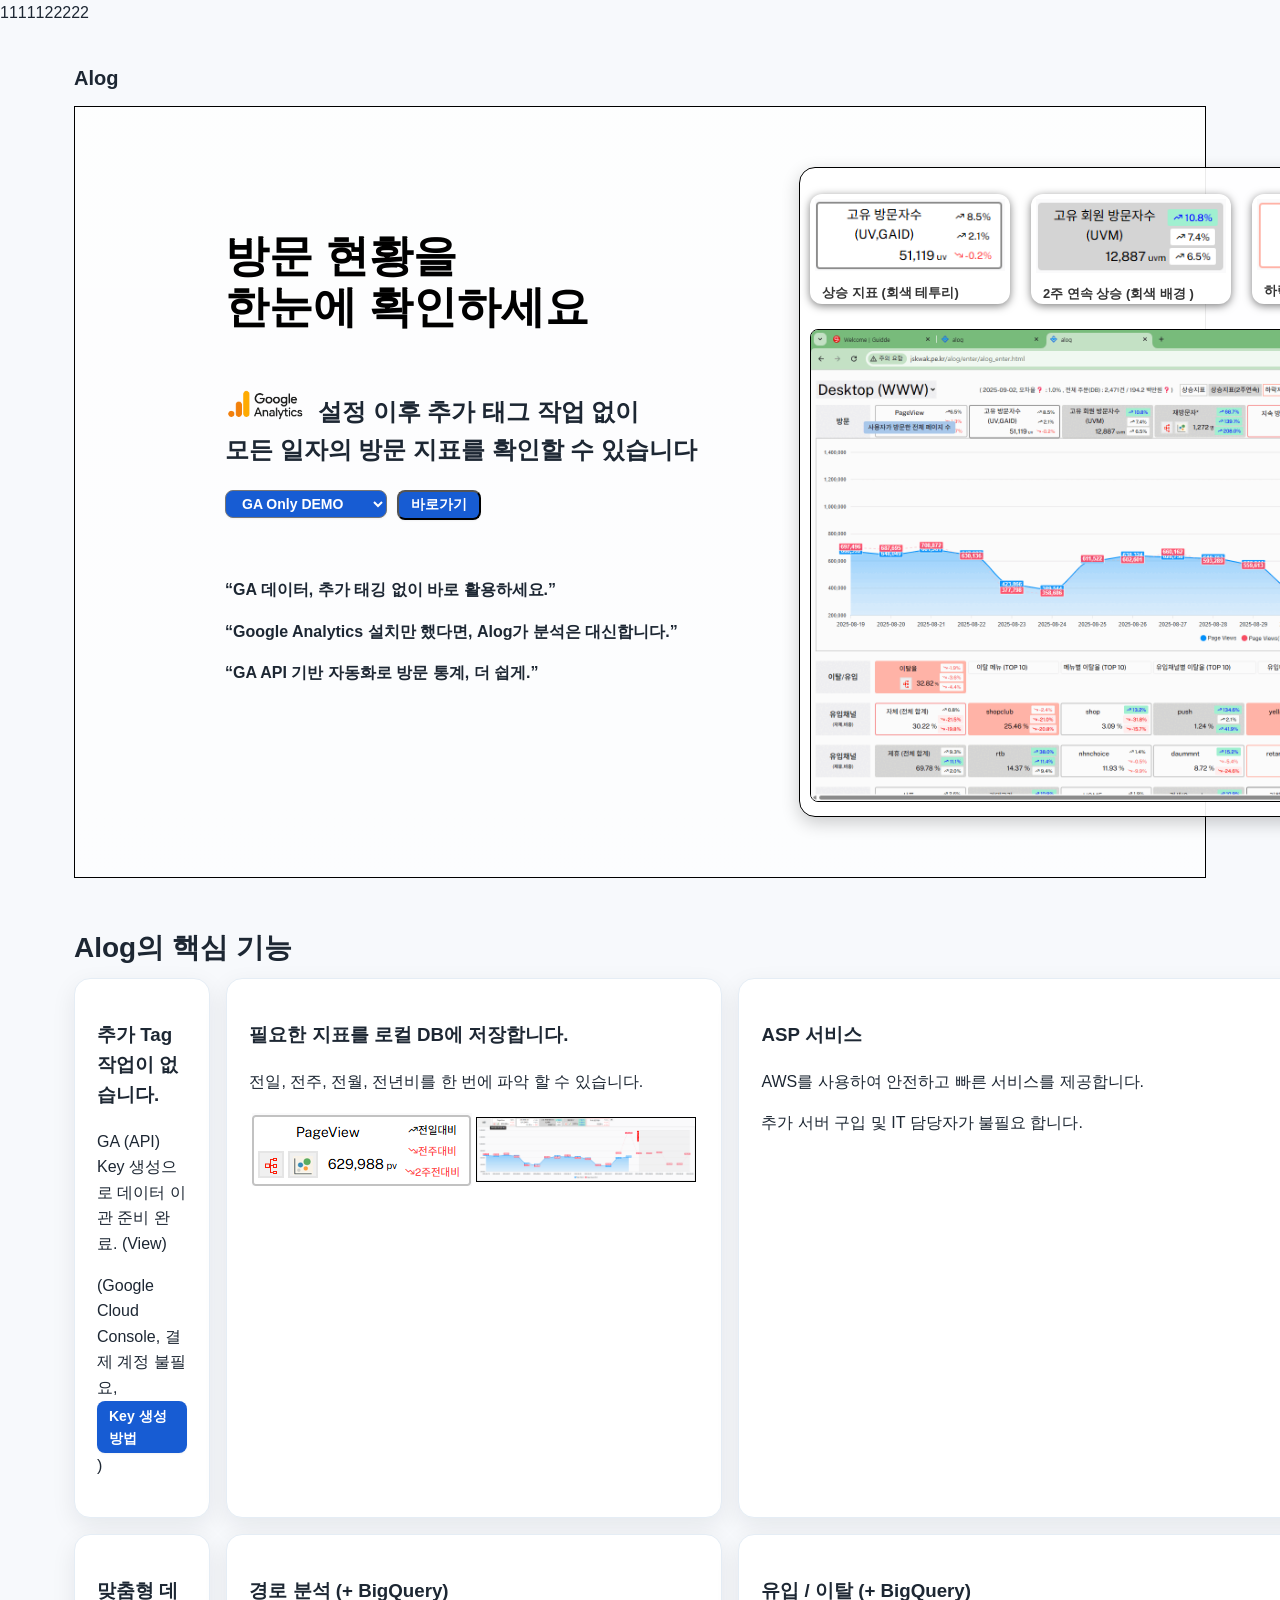
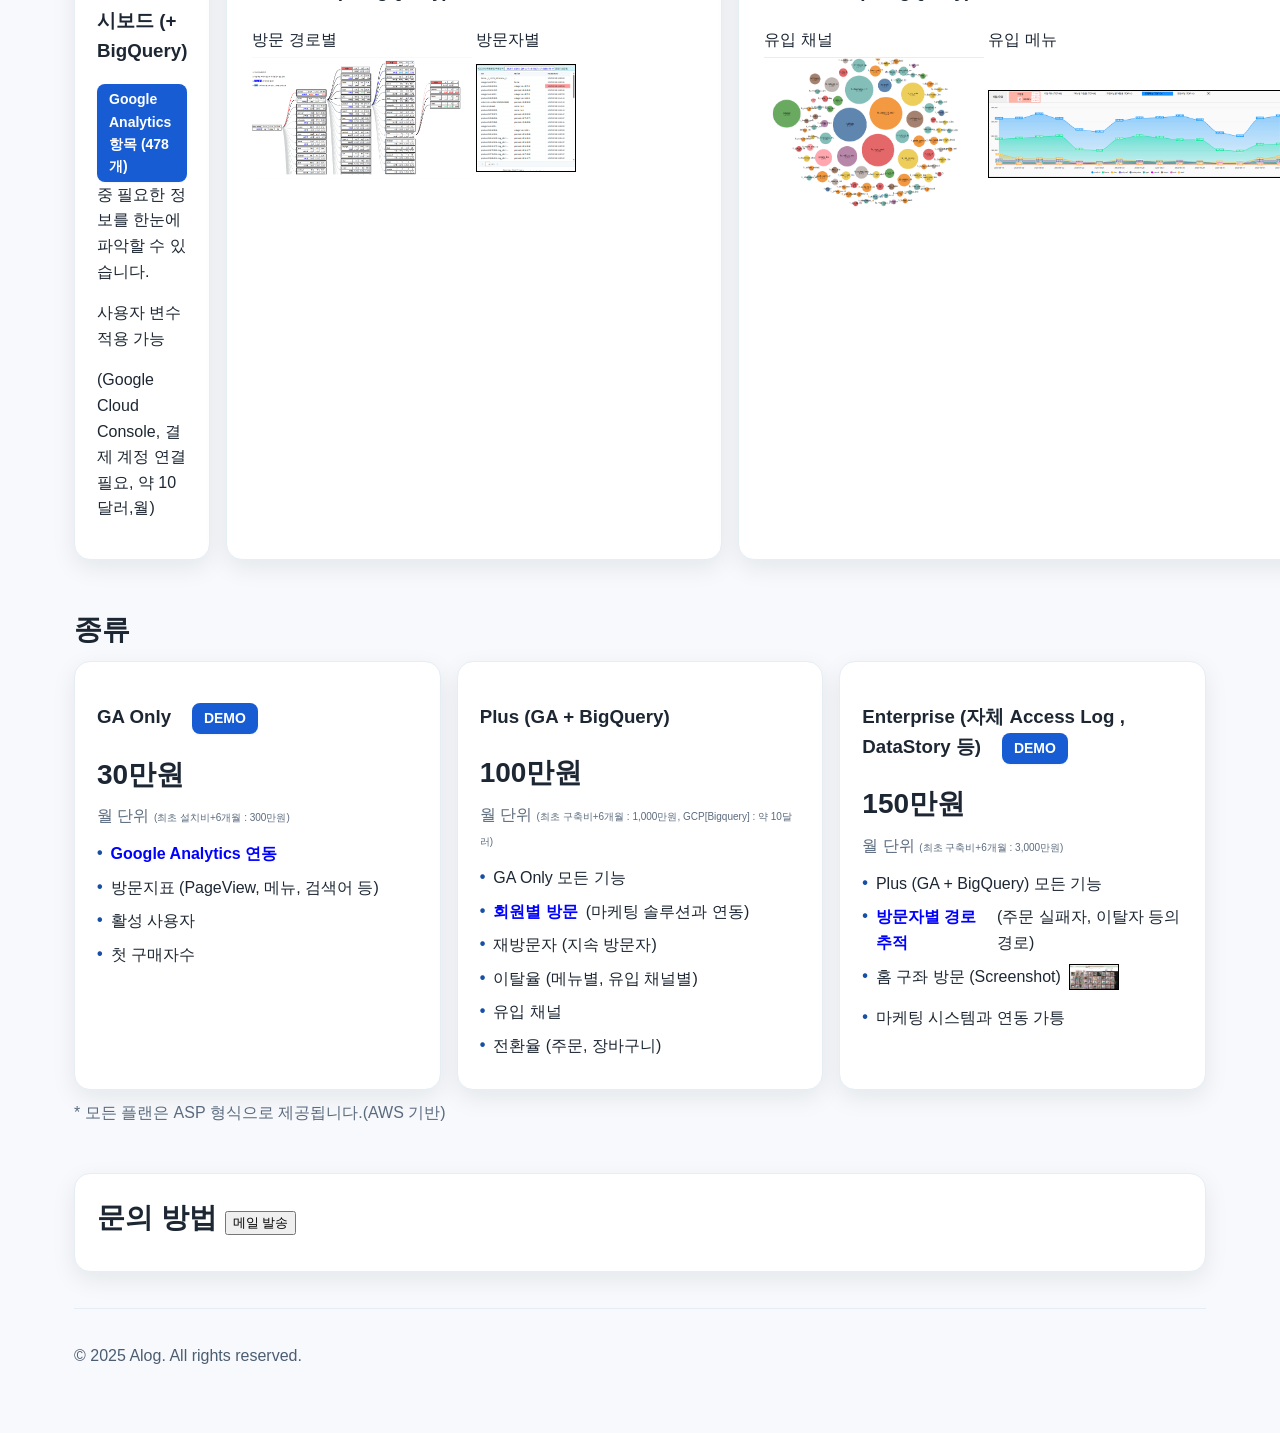
==== index.html @ 6c15dea5 "Update index.html" ====
<!doctype html>
<html lang="ko">
<head>    
1111122222
  <meta charset="utf-8" />
  
  <!-- 기본 SEO -->
  <title>Alog | Google Analytics 방문 데이터  대시보드 솔루션</title>
  <meta name="title" content="Alog - Google Analytics 방문 데이터 자동 수집 & 대시보드">
  <meta name="description" content="Google Analytics 설치만 했다면, 추가 태깅 없이 API를 통해 방문 데이터를 자동 수집하고 다양한 지표를 시각화하는 솔루션. 복잡한 GA 화면 대신 직관적인 대시보드를 제공합니다.">
  <meta name="keywords" content="Google Analytics, GA4, 방문 데이터, 웹사이트 분석, GA API, 데이터 자동화, 방문 통계, 대시보드, 웹 분석 솔루션">
  <meta name="author" content="Alog">
  <meta name="robots" content="index, follow">
  <meta name="naver-site-verification" content="44a11ed40260f9d66a1c00fcde283a6742b77ce1" />

  <!-- Open Graph (SNS 공유용) -->
  <meta property="og:title" content="Alog - GA 데이터를 더 쉽게, 추가 태깅 없이 활용">
  <meta property="og:description" content="GA API 기반 자동화로 방문 통계와 지표를 한눈에 확인하세요.">
  <meta property="og:type" content="website">
  <meta property="og:url" content="https://www.jskwak.pe.kr">
  <meta property="og:image" content="https://www.jskwak.pe.kr/alog/image/favicon.png">

  <!-- Twitter Card -->
  <meta name="twitter:card" content="summary_large_image">
  <meta name="twitter:title" content="Alog - GA 방문 데이터 자동화">
  <meta name="twitter:description" content="Google Analytics API 기반 방문 데이터 자동 수집 & 대시보드 제공.">
  <meta name="twitter:image" content="image/favicon.png">

  <link rel="icon" type="image/x-icon" href="alog/image/favicon.png">
  <style>
    :root{
      --bg:#f7f9fc;
      --card:#ffffff;
      --muted:#5b6b7e;
      --text:#1d2733;
      --accent:#175cd3;
      --accent-2:#079455;
      --danger:#d92d20;
      --border:#e5edf5;
      --shadow: 0 8px 24px rgba(16,24,40,.08);
      --radius: 16px;
    }
    *{box-sizing:border-box}
    html,body{margin:0;padding:0;background:var(--bg);color:var(--text);font-family:-apple-system,BlinkMacSystemFont,'Segoe UI',Roboto,Apple SD Gothic Neo,Pretendard,Helvetica,Arial,'Noto Sans KR','Malgun Gothic',sans-serif;line-height:1.6}
    a{color:var(--accent);text-decoration:none}
    .container{margin:0 50px 0 50px;padding:24px}
    header{display:flex;align-items:center;justify-content:space-between;gap:16px;padding:12px 0}
    .brand{display:flex;align-items:center;gap:10px;font-weight:800;font-size:20px}
    nav a{margin-left:16px;font-weight:600;color:var(--muted)}
    nav a:hover{color:var(--text)}
    .btn{display:inline-block;padding:12px 18px;border-radius:999px;font-weight:700;}
    .btn-primary{background:var(--accent);color:#fff;box-shadow:0 1px 2px rgba(0,0,0,.05)}
    .btn-primarymin{background:var(--accent);color:#fff;box-shadow:0 1px 2px rgba(0,0,0,.05); padding: 4px 12px;
      font-size: 14px;
      border-radius: 8px;}
    .btn-ghost{border:1px solid var(--border);color:var(--text);background:#fff}
    .btn-outline{border:1px solid var(--border);color:var(--text);background:#fff}


    .hero{background:linear-gradient(rgba(0,0,0,0.45), rgba(0,0,0,0.45));padding:32px 0 8px;display:grid;grid-template-columns:1.1fr .9fr;gap:24px;align-items:center}
    .hero h1{font-size:44px;line-height:1.15;margin:0 0 12px}
    .sub{color:var(--muted)}
    .card{background:var(--card);border-radius:var(--radius);padding:22px;box-shadow:var(--shadow);border:1px solid var(--border)}
    .img-placeholder{height:320px;border-radius:12px;background:linear-gradient(180deg,#f3f7fc,#e9f0f8);display:flex;align-items:center;justify-content:center;border:1px dashed #c7d5e7;color:#5a6f86;font-weight:700}
    .kpis{display:grid;grid-template-columns:repeat(4,1fr);gap:16px;margin-top:16px}
    .kpi{background:#f8fbff;border:1px solid var(--border);border-radius:12px;padding:14px}
    .kpi .value{font-size:28px;font-weight:800}
    .kpi .delta{font-weight:700}
    .delta.up{color:var(--accent-2)}
    .delta.down{color:var(--danger)}
    .section{margin:48px 0 12px}
    .section h2{margin:0 0 8px;font-size:28px}
    .muted{color:var(--muted)}
    .grid-3{display:grid;grid-template-columns:repeat(3,1fr);gap:16px}
    .pricing{display:grid;grid-template-columns:repeat(3,1fr);gap:16px}
    .price{font-size:28px;font-weight:900;margin:6px 0}
    .badge{display:inline-block;padding:6px 10px;border-radius:999px;background:#e9f2ff;color:#174ea6;font-weight:700;font-size:12px;border:1px solid #c9dbff}
    .list{margin:12px 0 0;padding:0;list-style:none}
    .list li{margin:8px 0;display:flex;gap:8px;align-items:flex-start}
    .list li:before{content:"•";color:#174ea6;font-weight:900;display:inline-block;line-height:1.2;margin-top:2px}
    .cta{display:flex;gap:12px;flex-wrap:wrap;margin-top:12px}
    .contact{display:grid;grid-template-columns:1fr 1fr;gap:16px}
    .field{display:flex;flex-direction:column;gap:6px}
    input,textarea{background:#fff;border:1px solid var(--border);border-radius:10px;color:var(--text);padding:12px;font-size:15px;box-shadow:0 1px 0 rgba(16,24,40,.02)}
    textarea{min-height:120px;resize:vertical}
    footer{margin-top:36px;border-top:1px solid var(--border);padding:24px 0;color:#4c5d72}
    .footgrid{display:grid;grid-template-columns:repeat(3,1fr);gap:16px}
    .footgrid h4{margin:0 0 8px}
    .chips{display:flex;gap:8px;flex-wrap:wrap;margin:8px 0}
    .chip{border:1px solid var(--border);padding:8px 12px;border-radius:999px;color:#4a5e75;background:#fff}
    
    

    @media(max-width:960px){.hero{grid-template-columns:1fr}.kpis{grid-template-columns:repeat(2,1fr)}.pricing{grid-template-columns:1fr}.contact{grid-template-columns:1fr}.footgrid{grid-template-columns:1fr 1fr}}
    @media(max-width:560px){.kpis{grid-template-columns:1fr}.grid-3{grid-template-columns:1fr}.footgrid{grid-template-columns:1fr}
	}


  </style>
  <style>    
     .select-reset {border: none; outline: none;background: #f0f0f0 no-repeat right center;}
 .parent {font-size: 14px; position: relative; display: inline-block; cursor: pointer; color: black;}
 .parent:hover .tooltip {display: block;opacity: 1;}
 .parent:hover .parent-title {display: block;opacity: 1;}
 .parent:hover .parent-left {display: block;opacity: 1;} 
 .parent:hover .parent-right {display: block;opacity: 1;}  
 .parent:hover .parent-read {display: block;opacity: 1;}
 .parent:hover .parent-black {display: block;opacity: 1;}
 .tooltip {display: none;position: absolute;top: 100%; left: 50%;transform: translateX(-50%);margin-top: 8px;background: #333;color: #fff;padding: 6px 10px;border-radius: 4px;white-space: nowrap;z-index: 10;opacity: 0;transition: opacity 0.3s;}
 .parent-title {display: none;position: absolute;top: 100%; left: -100%;transform: translateX(-50%);margin-top: 8px;background: #a8c7ea;color: #000000;padding: 3px 10px;border-radius: 4px;white-space: nowrap;z-index: 10;opacity: 0;transition: opacity 0.3s;}
 .parent-left {display: none;position: absolute;top: 100%; left: -100%;transform: translateX(-50%);margin-top: 8px;background: #a8c7ea;color: #000000;padding: 3px 10px;border-radius: 4px;white-space: nowrap;z-index: 10;opacity: 0;transition: opacity 0.3s;} 
 .parent-right {display: none;position: absolute;top: 100%; left: 300%;transform: translateX(-50%);margin-top: 8px;background: #a8c7ea;color: #000000;padding: 3px 10px;border-radius: 4px;white-space: nowrap;z-index: 10;opacity: 0;transition: opacity 0.3s;}  
 .parent-read  {display: none;position: absolute;top: 100%; left: 50%;transform: translateX(-50%);margin-top: 8px;background: #f79494;color: #000000;padding: 3px 10px;border-radius: 4px;white-space: nowrap;z-index: 10;opacity: 0;transition: opacity 0.3s;}
 .parent-black {display: none;position: absolute;top: 100%; left: 50%;transform: translateX(-50%);margin-top: 8px;background: #c2c2c2;color: #000000;padding: 3px 10px;border-radius: 4px;white-space: nowrap;z-index: 10;opacity: 0;transition: opacity 0.3s;}

  </style>
</head>
<body>  
  <div class="container">
    <header>
      <div class="brand">Alog</div>      
    </header>
    <section class="hero"
      style=" border:1px solid #000;background:
              linear-gradient(rgba(255,255,255,0.78), rgba(255,255,255,0.65)),
              url('https://readdy.ai/api/search-image?query=modern%20analytics%20dashboard%20with%20colorful%20charts%20and%20graphs%20on%20computer%20screens%20in%20a%20bright%20office%20environment%2C%20clean%20minimalist%20design%2C%20soft%20blue%20and%20white%20color%20scheme%2C%20professional%20tech%20workspace%2C%20multiple%20monitors%20showing%20data%20visualization%2C%20natural%20lighting%2C%20contemporary%20business%20setting&width=1920&height=1080&seq=hero-bg&orientation=landscape')
              no-repeat center / cover;
            padding: 10px 0; color: #1d2733;">
      <div style="margin:0px 0px 50px 150px; width:500px; ">
        <h1 style="color:black;">방문 현황을<br>한눈에 확인하세요</h1>
        <br>
        <h2><img src='alog/image/Google_Analytics7.png' style="height:30px;  border-radius: 8px;" >&nbsp;&nbsp;설정 이후 추가 태그 작업 없이<br> 모든 일자의 방문 지표를 확인할 수 있습니다 </h2>
        
        <select id="demoSelect" class="btn btn-primarymin" style="margin:0px 0;display:inline-block;min-width:90px;height:28px;font-size:14px;border-radius:8px;">
          <option value="alog/ga/alog_ga.html">GA Only DEMO</option>
          <option value="alog/enter/alog_enter.html">Enterprise DEMO</option>
        </select>
        <button onclick="
          var url = document.getElementById('demoSelect').value;
          window.open(url, '_blank');
        " class="btn btn-primarymin" style="margin-left:6px;">바로가기</button>
        <p>&nbsp;</p>

        <b
          <p>“GA 데이터, 추가 태깅 없이 바로 활용하세요.”</p>
          <p>“Google Analytics 설치만 했다면, Alog가 분석은 대신합니다.”</p>
          <p>“GA API 기반 자동화로 방문 통계, 더 쉽게.”</p>
        </b>        
      </div>
      
      <div class="card" style="border:1px solid #000;width:900px;height:650px;
          margin:50px; background: rgba(255,255,255,0.92); color:#333;
          border-radius:16px; padding:10px;  box-shadow:0 6px 18px rgba(0,0,0,0.2);">
        
         <div class="kpis" style="border:0px solid #000;border-radius: 8px;display:grid; grid-template-columns:repeat(4,minmax(0,1fr)); gap:5px;">
          <div style="width: 200px;height: 110px; border:0px solid #000;background:#fff; border-radius:12px; padding:5px 5px 0px 5px; box-shadow:0 2px 8px rgba(0,0,0,0.50);">
            
            <img src='alog/image/prc_up.png' style="width: 100%; height: auto; " >
            <font size=2>&nbsp;&nbsp;<b>상승 지표 (회색 테투리)</b></font>
          </div>          
          <div style="width: 200px;height: 110px; border:0px solid #000;background:#fff; border-radius:12px; padding:5px 5px 0px 5px; box-shadow:0 2px 8px rgba(0,0,0,0.5);">
            
            <img src='alog/image/prc_2up.png' style="width: 100%; height: auto; " >
            <font size=2>&nbsp;&nbsp;<b>2주 연속 상승  (회색 배경 )</b></font>
          </div>
          <div style="width: 200px;height: 110px; border:0px solid #000;background:#fff; border-radius:12px; padding:5px 5px 0px 5px; box-shadow:0 2px 8px rgba(0,0,0,0.5);">
            
            <img src='alog/image/prc_down.png' style="width: 100%; height: auto; " >
            <font size=2>&nbsp;&nbsp;<b>하락 지표 (빨간색 테투리)</b></font>
          </div>
          <div style="width: 200px;height: 110px; border:0px solid #000;background:#fff; border-radius:12px; padding:5px 5px 5px 5px; box-shadow:0 2px 8px rgba(0,0,0,0.5);">            
            <img src='alog/image/prc_2down.png' style="width: 100%; height: auto; " >
            <font size=2>&nbsp;&nbsp;<b>2주 연속 하락 (빨간색 배경)</b></font>
          </div>
        </div>   
        <br>
          <img src='alog/image/alog_main.gif' style="border:1px solid #000;max-width: 100%; height:auto; border-radius: 8px;" >           
      </div>      
    </section>

    <section class="section" id="features">
      <h2>Alog의 핵심 기능</h2>      
      <div class="grid-3">

        <div class="card">
          <h3>추가 Tag 작업이 없습니다.</h3>
          <P>GA (API) Key 생성으로 데이터 이관 준비 완료. (View)</P>
          <P>(Google Cloud Console, 결제 계정 불필요, <a href="https://youtu.be/8MYzuG7JzLs?si=LqU9HBwtBQdV5kle" class="btn btn-primarymin" target="_blank">Key 생성방법</a> )</P>
          <!--
          <p><a href="https://console.cloud.google.com/" class="btn btn-primarymin" target="_blank">Google Cloud Console</a> Key 생성 (결제 계정 불필요)</p>
          <p>Google Analytics >  관리 > 속성 > 속성 액세스 관리 에서 Viewer 권한 추가</p>
          <p></p>             
        -->
        </div>        

        <div class="card">
          <h3>필요한 지표를 로컬 DB에 저장합니다. </h3>
          <p>전일, 전주, 전월, 전년비를 한 번에 파악 할 수 있습니다. </p>
          <p><table><tr><td><img src='alog/image/screen_02.png'></td><td><div class='parent'><img src='alog/image/screen_01.png' style='border:1px solid #000;' width="220px"><div class='parent-left'><img src='alog/image/screen_01.png' width="1200px"></div></div></td></tr></table></p> 
        </div>

        <div class="card">
          <h3>ASP 서비스 </h3>
          <p>AWS를 사용하여 안전하고 빠른 서비스를 제공합니다.</p>
          <p>추가 서버 구입 및 IT 담당자가 불필요 합니다. </p>
        </div>

        <div class="card">
          <h3>맞춤형 데시보드 (+ BigQuery)</h3>
          <p><a href="https://developers.google.com/analytics/devguides/reporting/data/v1/api-schema?hl=ko" class="btn btn-primarymin"  target="_blank">Google Analytics 항목 (478개)</a> 중 필요한 정보를 한눈에 파악할 수 있습니다.</p>
          <P>사용자 변수 적용 가능</P>
          <P>(Google Cloud Console, 결제 계정 연결 필요, 약 10달러,월)</P>
        </div>

         <div class="card">
          <h3>경로 분석 (+ BigQuery)</h3>          
          <p><table><tr><Td>방문 경로별</Td><Td>방문자별 </Td></tr><tr><td><div class='parent'><img src='alog/image/tree_01.png' width="220px"><div class='parent-right'><img src='alog/image/tree_01.png' width="1200px"></div></div></td>
             <td><div class='parent'><img src='alog/image/path_01.png' style='border:1px solid #000;' width="100px"><div class='parent-right'><img src='alog/image/path_01.png'></div></div></td></tr></table>
          </p>           
        </div>

        <div class="card">
          <h3>유입 / 이탈 (+ BigQuery)</h3>                    
          <p><table><tr><Td>유입 채널</Td><Td>유입 메뉴 </Td></tr><tr><td><div class='parent'><img src='alog/image/bubble_01.png' width="220px"><div class='parent-left'><img src='alog/image/bubble_01.png'  width="900px"></div></div></td>
             <td><div class='parent'><img src='alog/image/bubble_02.png' style='border:1px solid #000;' width="300px"><div class='parent-left'><img src='alog/image/bubble_02.png' ></div></div></td></tr></table>
          </p>           
        </div>

       

      </div>
    </section>

    <section class="section" id="pricing">
      <h2>종류</h2>      
      <div class="pricing">
        <div class="card">
          <h3>GA Only&nbsp;&nbsp;&nbsp; <a href='alog/ga/alog_ga.html'  class="btn btn-primarymin"   target="_new03ga">DEMO</a></h3>
          <div class="price">30만원 </div>
          <div class="muted">월 단위 <font size=1>(최초 설치비+6개월 : 300만원)</font></div>
          <ul class="list">
            <li> <B><font color=blue>Google Analytics 연동</font></B></li>
            <li>방문지표 (PageView, 메뉴, 검색어 등)</li>
            <li>활성 사용자</li>
            <li>첫 구매자수</li>
          </ul>          
        </div>
        <div class="card">          
          <h3>Plus (GA + BigQuery)</h3>
          <div class="price">100만원</div>
          <div class="muted">월 단위 <font size=1>(최초 구축비+6개월 : 1,000만원, GCP[Bigquery] : 약 10달러)</font></div>
          <ul class="list">
            <li>GA Only 모든 기능</li>
            <li><B><font color=blue>회원별 방문</font></B> (마케팅 솔루션과 연동)</li>
            <li>재방문자 (지속 방문자)</li>
            <li>이탈율 (메뉴별, 유입 채널별)</li>
            <li>유입 채널</li>
            <li>전환율 (주문, 장바구니)</li>            
          </ul>          
        </div>
        <div class="card">
          <h3>Enterprise (자체 Access Log , DataStory 등) &nbsp;&nbsp;&nbsp;<A href='alog/enter/alog_enter.html' class="btn btn-primarymin"  target="_new03ent">DEMO</A></h3>
          <div class="price">150만원 </div>
          <div class="muted">월 단위 <font size=1>(최초 구축비+6개월 : 3,000만원)</font></div>
          <ul class="list">
            <li> Plus (GA + BigQuery) 모든 기능</li>
            <li><B><font color=blue>방문자별 경로 추적</font></B> (주문 실패자, 이탈자 등의 경로)</li>
            <li>홈 구좌 방문 (Screenshot)<div class='parent'><img src='alog/image/account_screen_01.png' style='border:1px solid #000;' width="50px"><div class='parent-left'><img src='alog/image/account_screen_01.png' ></div></div></li>
            <li>마케팅 시스템과 연동 가틍</li>
          </ul>          
        </div>
      </div>
      <p class="muted" style="margin-top:10px">* 모든 플랜은 ASP 형식으로 제공됩니다.(AWS 기반)</p>
    </section>


    <section class="section card" id="contact">
      <h2>문의 방법  <button onclick="
  location.href =
    'mailto:alog@jskwak.pe.kr?subject=' + encodeURIComponent('Alog 솔루션 문의') +
    '&body=' + encodeURIComponent(`--------------------------------------------------
필요한 내용입니다. 수정 해주세요.
 ● GA4 설정 시작월 : 2024년 3월 
 ● 사용 중인 GA 유형 : 표준(무료) / 360 (유료)
 ● GCP 결제 계정 설정 여부 : 유 / 무 / 확인 불가
 ● 담당자 성함 및 연락처 : 홍길동 02-1234-1234
--------------------------------------------------
기타 사항은 추가 해 주시면 됩니다. 


`);
"> 메일 발송 </button></h2>
      

    </section>

    <footer>      
      <p style="margin-top:10px">© 2025 Alog. All rights reserved.</p>
    </footer>
  </div>


<!-- Google tag (gtag.js) -->
<script async src="https://www.googletagmanager.com/gtag/js?id=G-5T63FVCRF2"></script>
<script>
  window.dataLayer = window.dataLayer || [];
  function gtag(){dataLayer.push(arguments);}
  gtag('js', new Date());

  gtag('config', 'G-5T63FVCRF2');
</script>
  
</body>
</html>
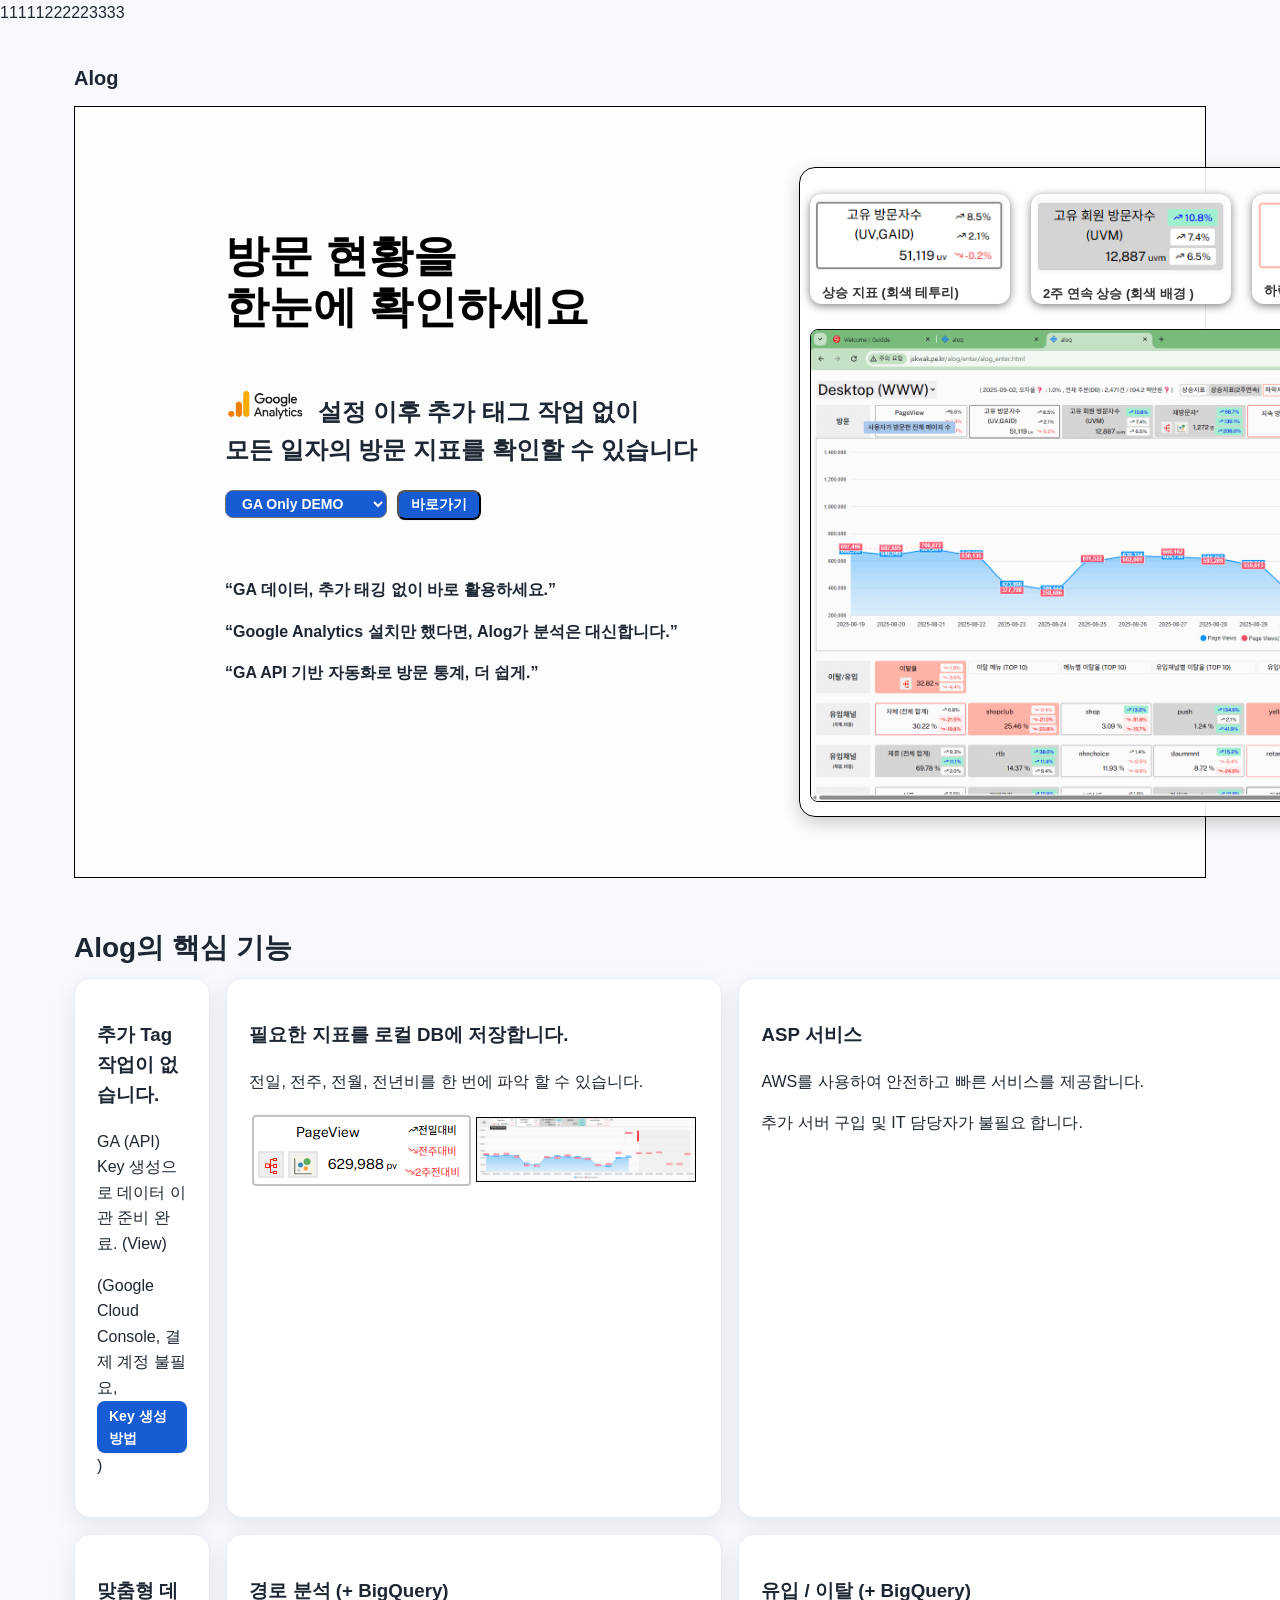
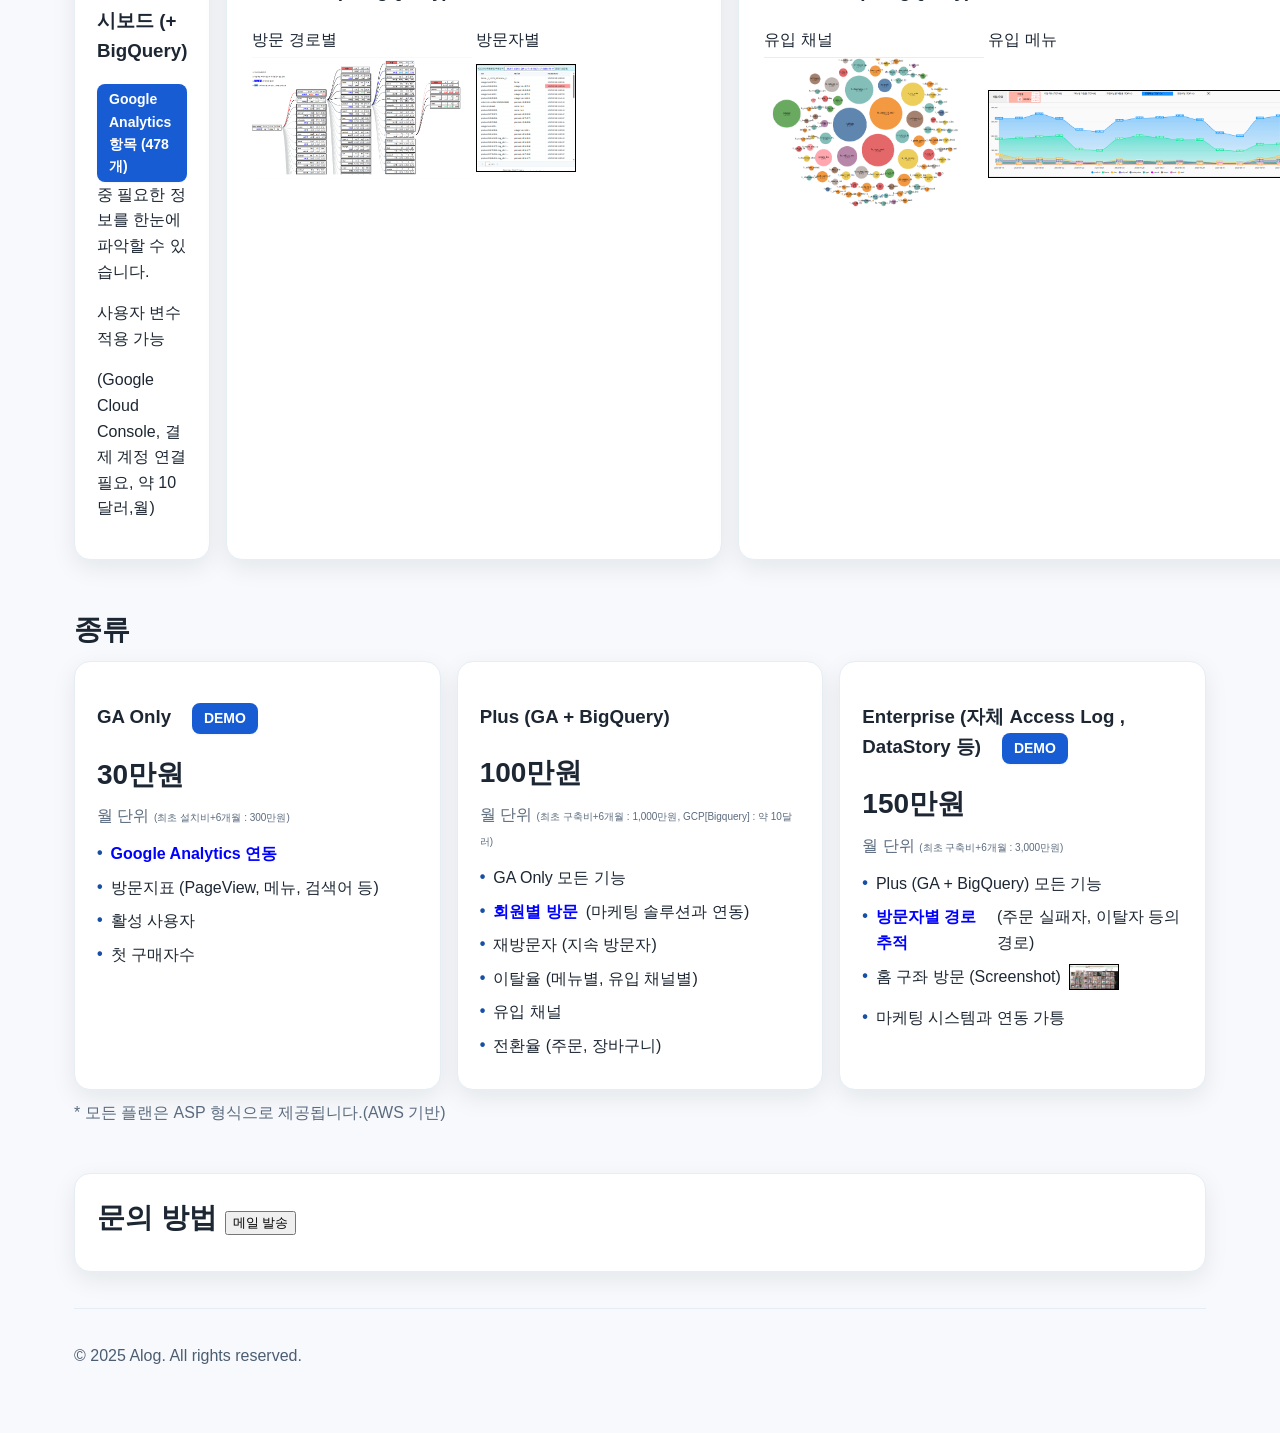
==== commit 08a56c40: "Fix formatting issue in index.html" ====
--- a/index.html
+++ b/index.html
@@ -1,7 +1,7 @@
 <!doctype html>
 <html lang="ko">
 <head>    
-1111122222
+11111222223333
   <meta charset="utf-8" />
   
   <!-- 기본 SEO -->
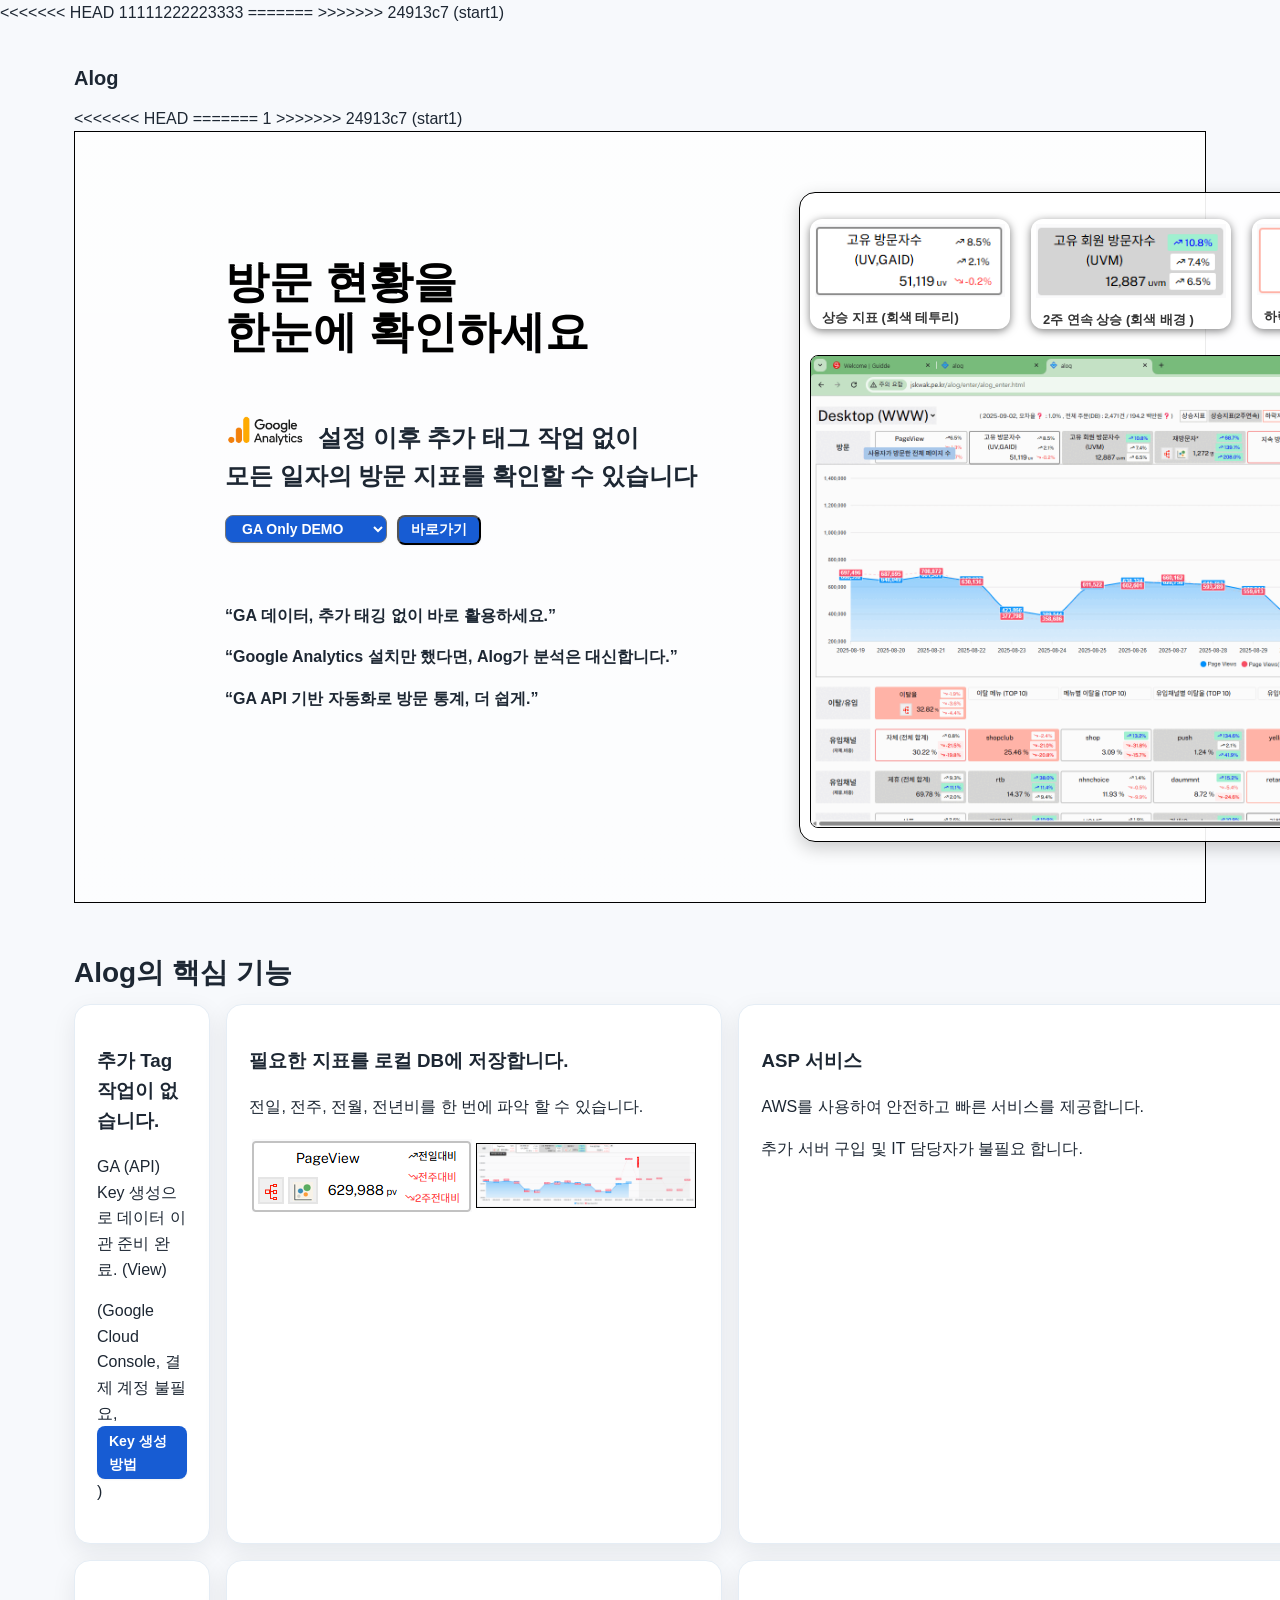
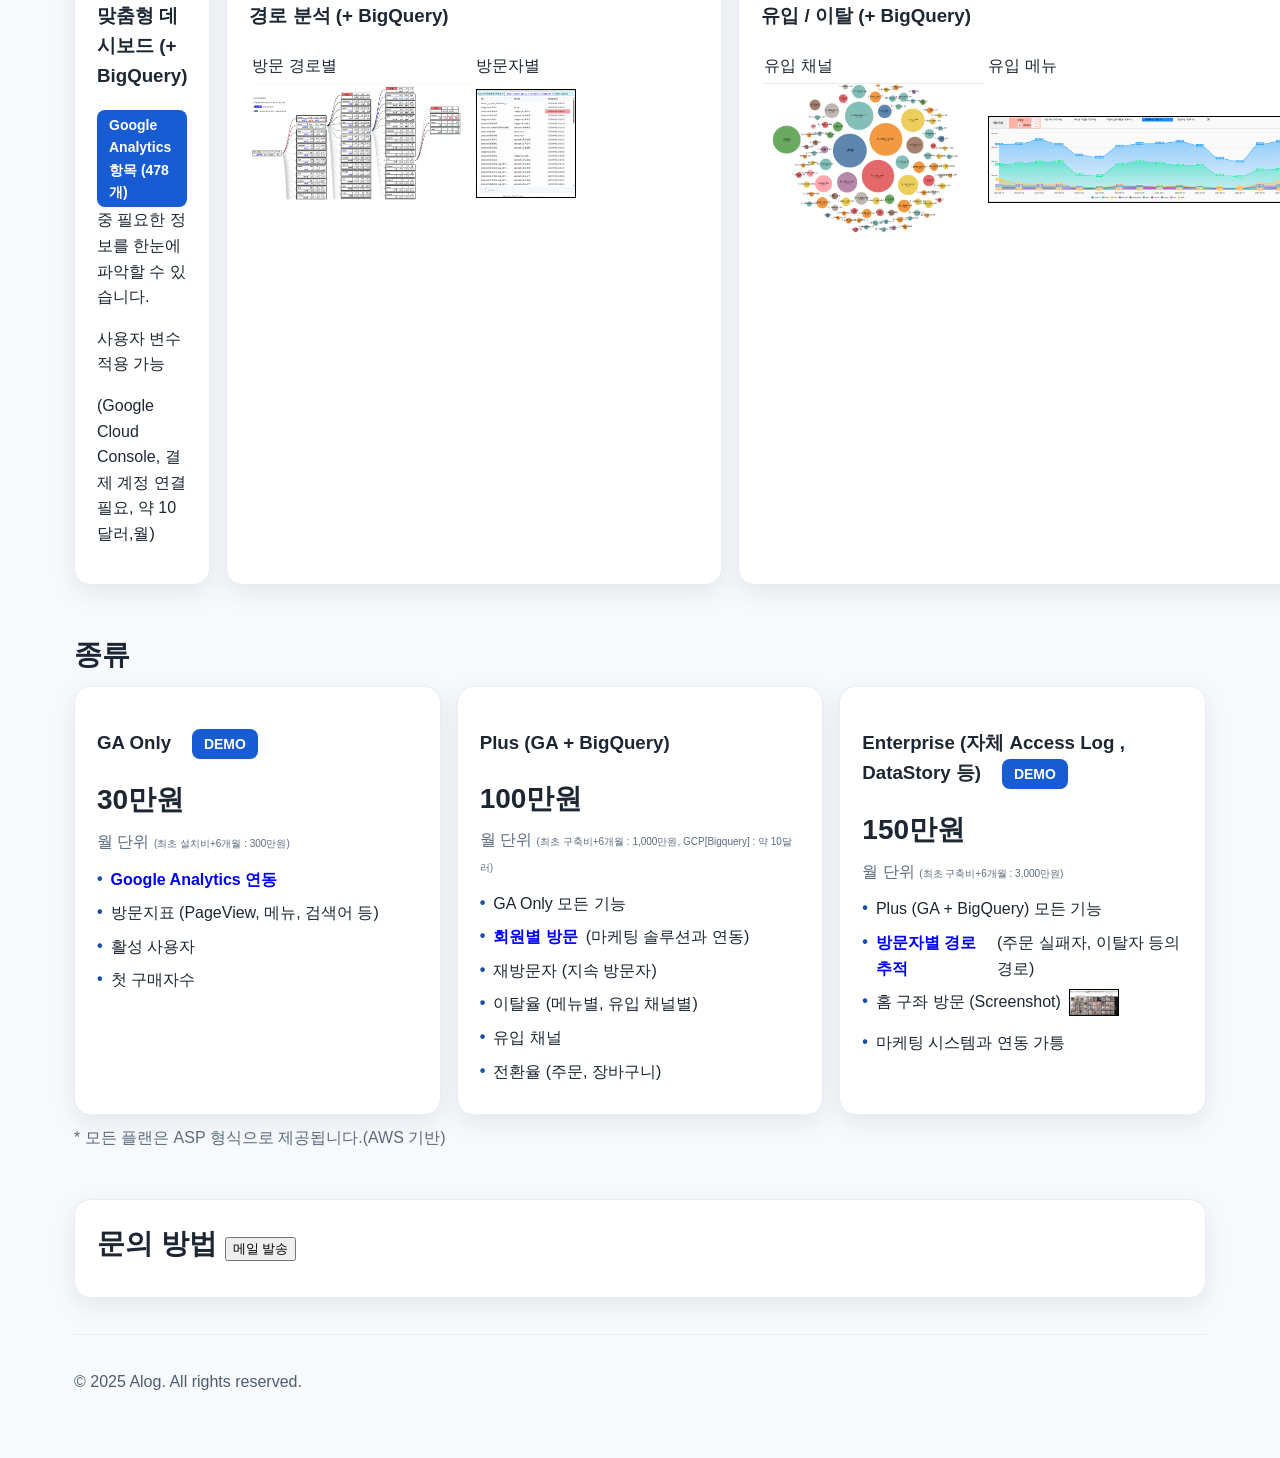
==== commit 08e70cb5: "test1" ====
--- a/index.html
+++ b/index.html
@@ -1,7 +1,11 @@
 <!doctype html>
 <html lang="ko">
 <head>    
+<<<<<<< HEAD
 11111222223333
+=======
+  
+>>>>>>> 24913c7 (start1)
   <meta charset="utf-8" />
   
   <!-- 기본 SEO -->
@@ -120,6 +124,12 @@
     <header>
       <div class="brand">Alog</div>      
     </header>
+<<<<<<< HEAD
+=======
+
+    1
+
+>>>>>>> 24913c7 (start1)
     <section class="hero"
       style=" border:1px solid #000;background:
               linear-gradient(rgba(255,255,255,0.78), rgba(255,255,255,0.65)),
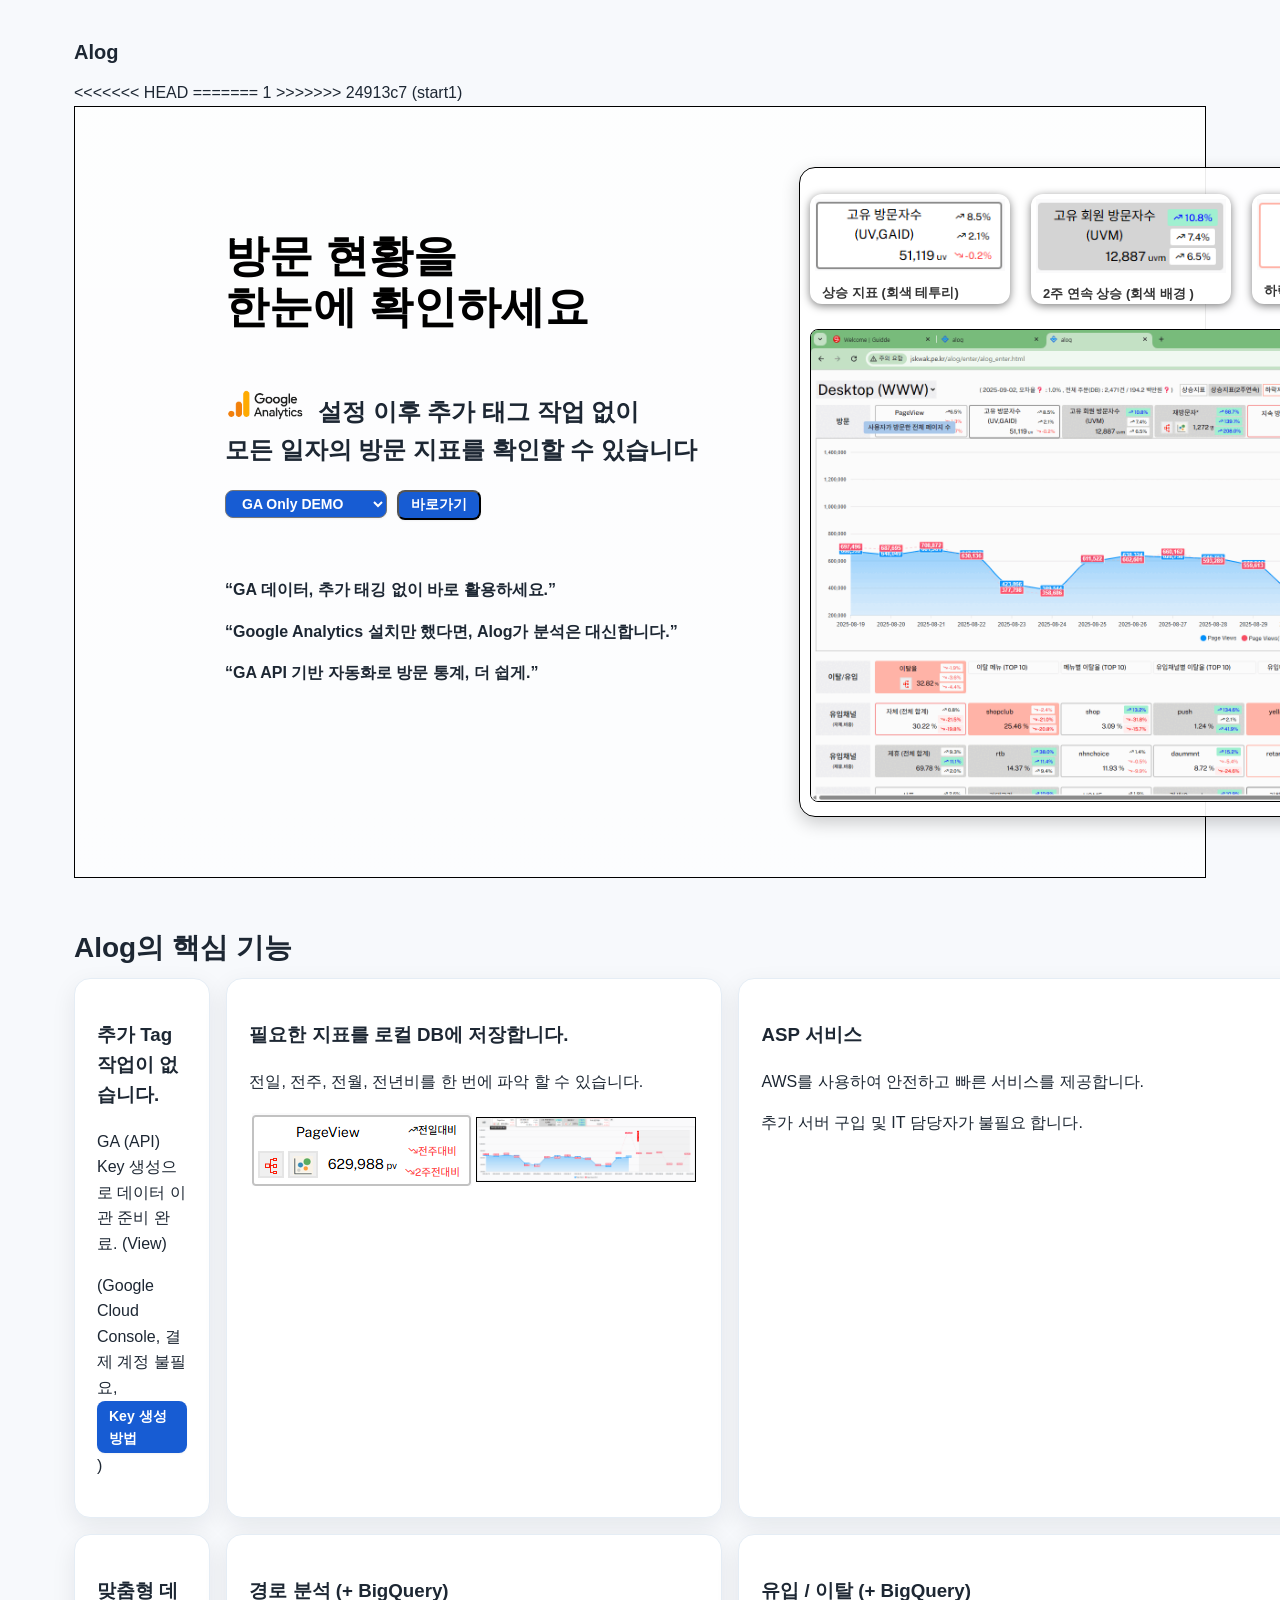
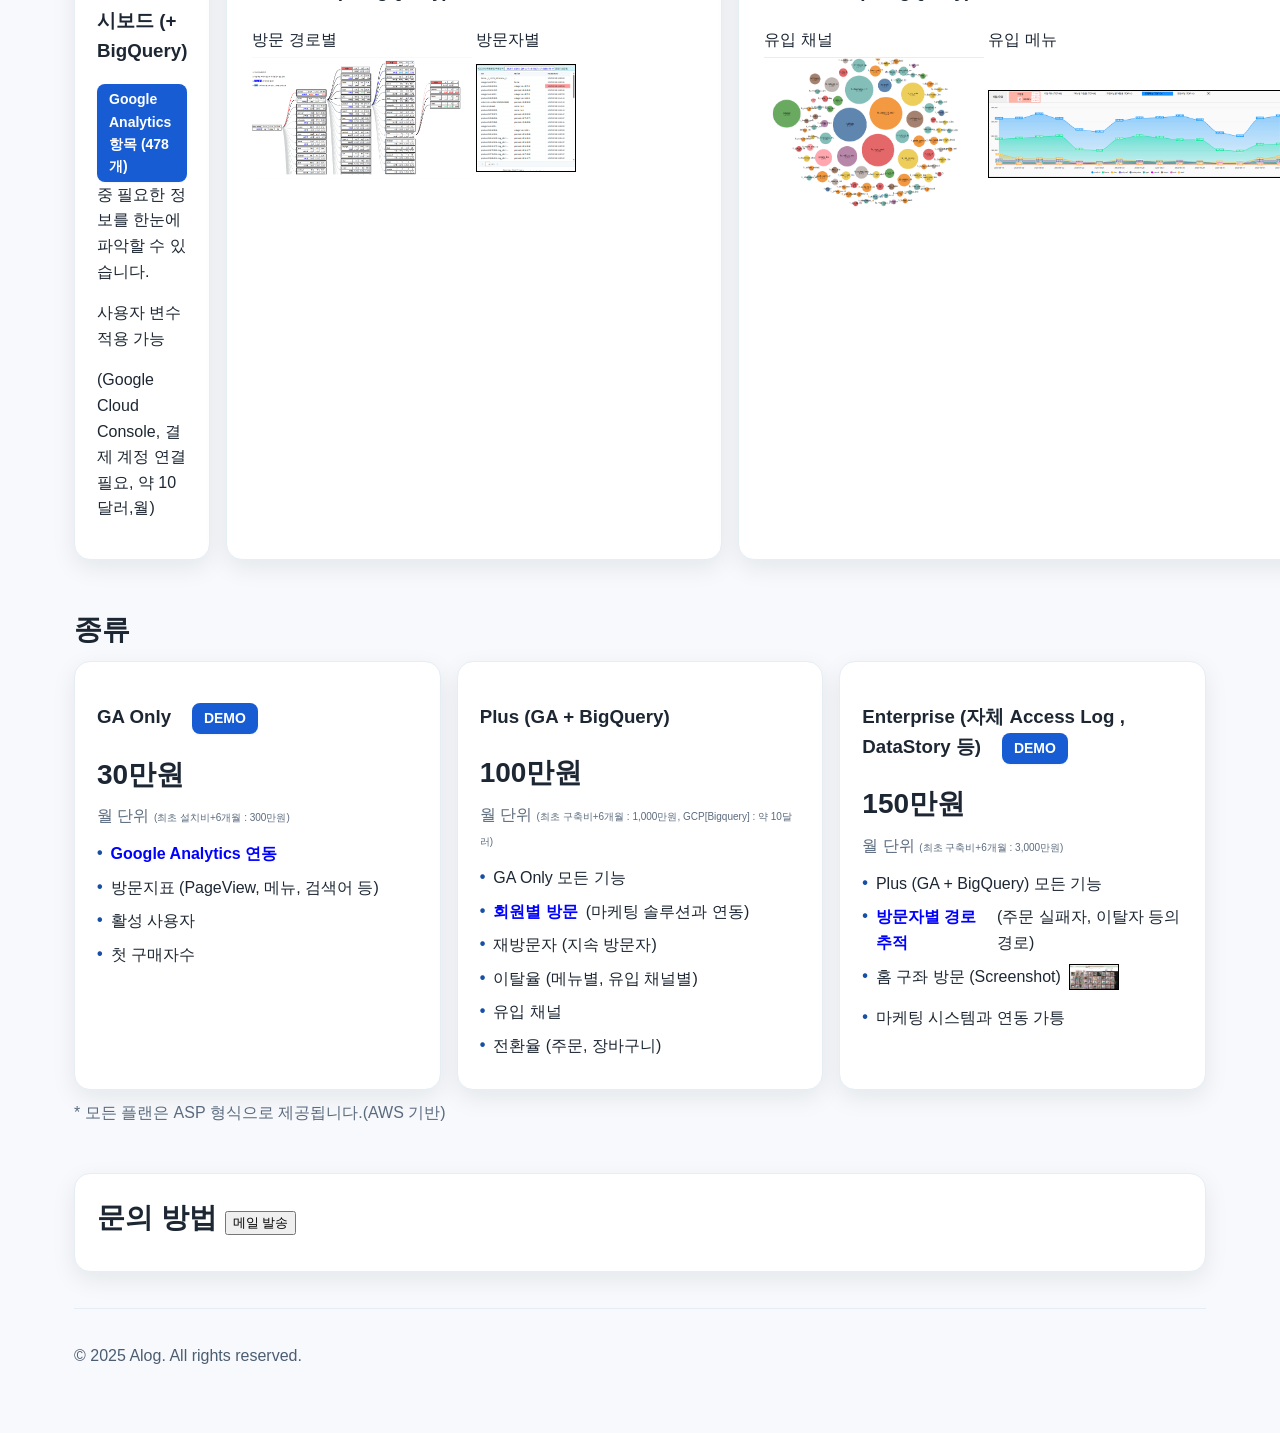
==== commit feafb74d: "a" ====
--- a/index.html
+++ b/index.html
@@ -1,11 +1,6 @@
 <!doctype html>
 <html lang="ko">
 <head>    
-<<<<<<< HEAD
-11111222223333
-=======
-  
->>>>>>> 24913c7 (start1)
   <meta charset="utf-8" />
   
   <!-- 기본 SEO -->
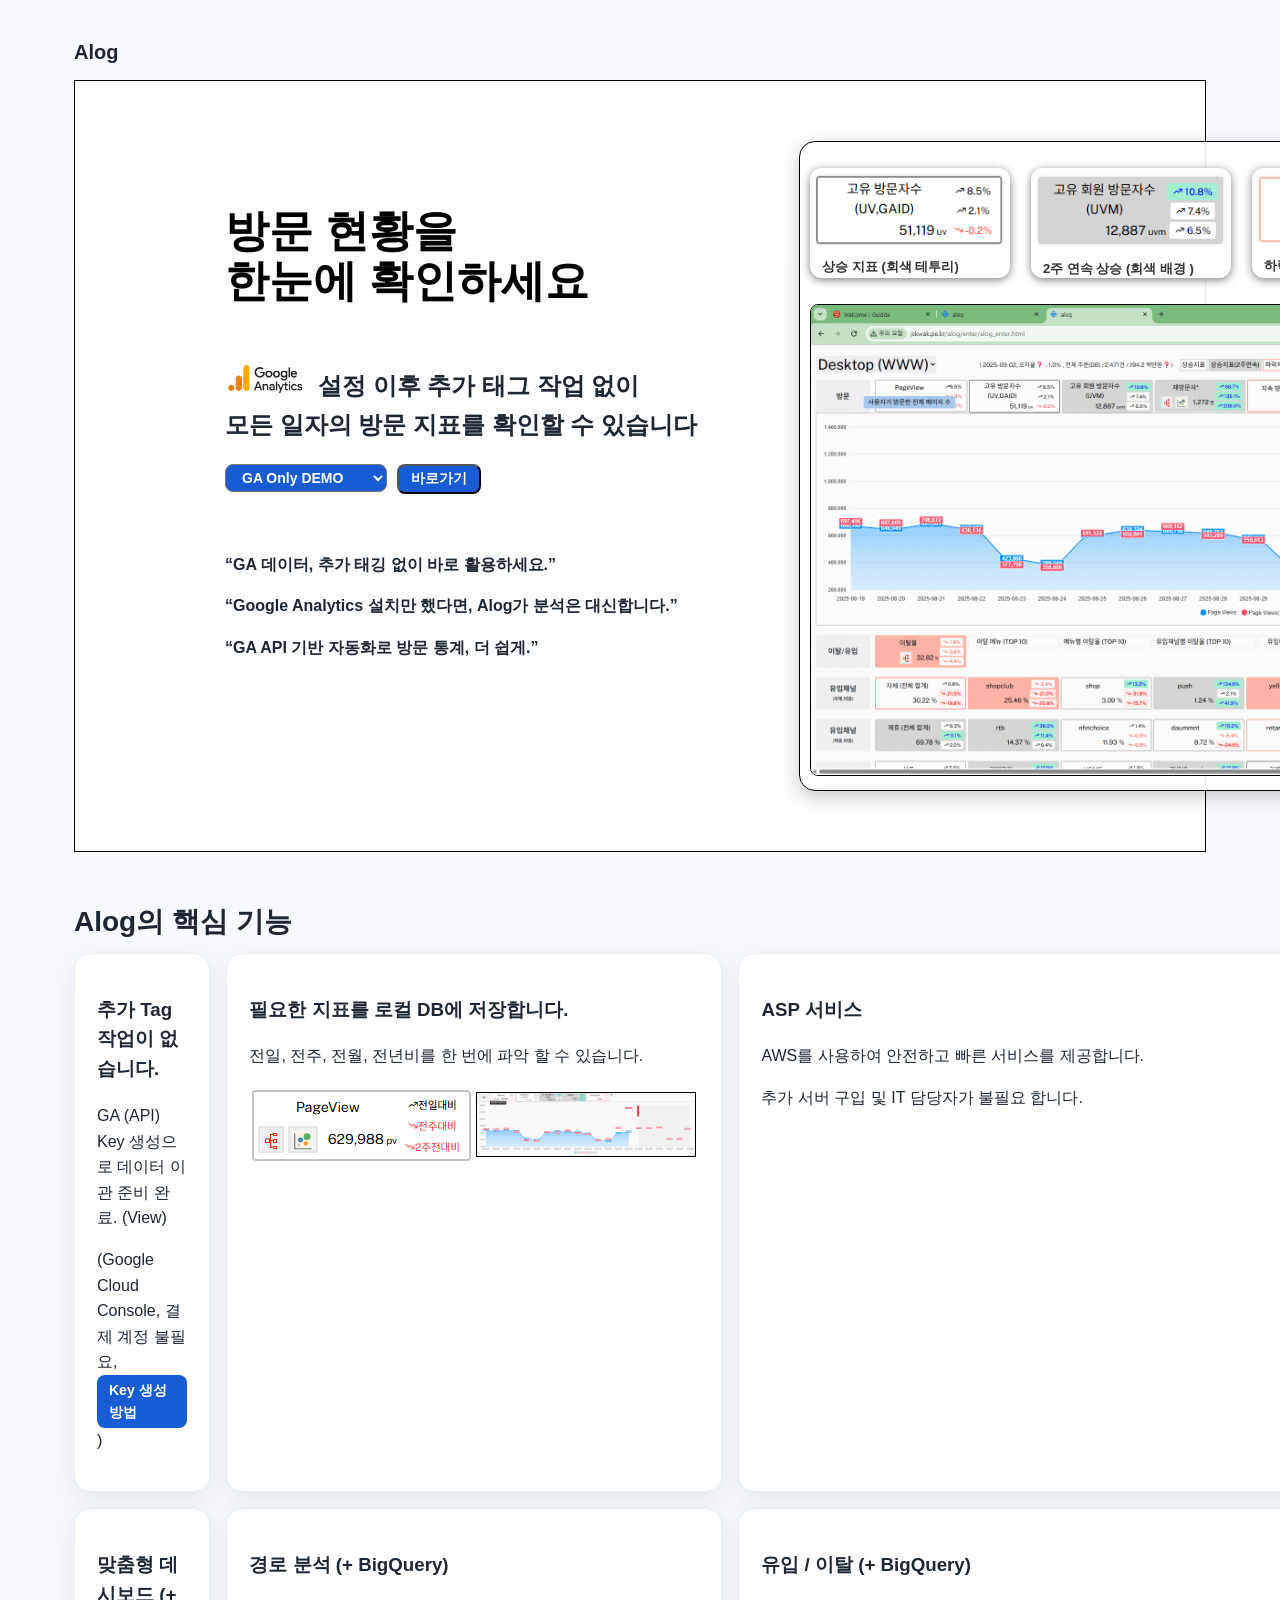
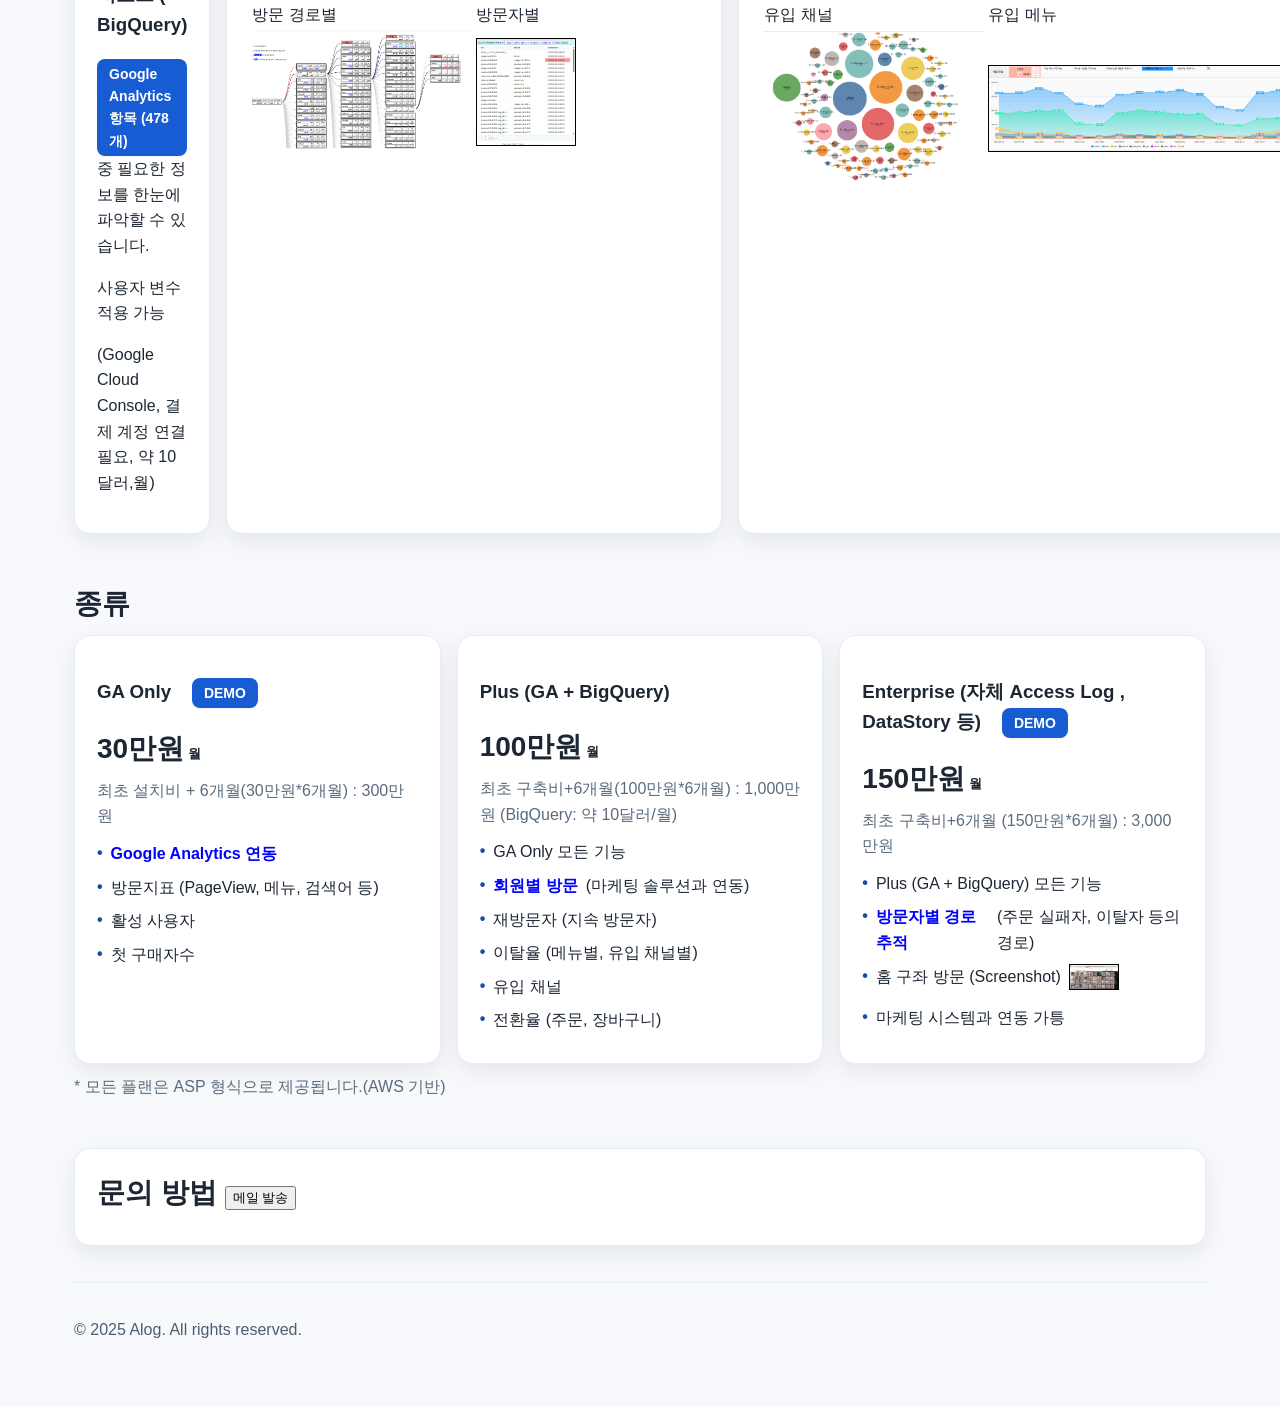
==== commit ede9af27: "init" ====
--- a/index.html
+++ b/index.html
@@ -119,12 +119,6 @@
     <header>
       <div class="brand">Alog</div>      
     </header>
-<<<<<<< HEAD
-=======
-
-    1
-
->>>>>>> 24913c7 (start1)
     <section class="hero"
       style=" border:1px solid #000;background:
               linear-gradient(rgba(255,255,255,0.78), rgba(255,255,255,0.65)),
@@ -241,8 +235,8 @@
       <div class="pricing">
         <div class="card">
           <h3>GA Only&nbsp;&nbsp;&nbsp; <a href='alog/ga/alog_ga.html'  class="btn btn-primarymin"   target="_new03ga">DEMO</a></h3>
-          <div class="price">30만원 </div>
-          <div class="muted">월 단위 <font size=1>(최초 설치비+6개월 : 300만원)</font></div>
+	  <div class="price">30만원<font size='2'> 월</font> </div>
+          <div class="muted">최초 설치비 + 6개월(30만원*6개월) : 300만원</div>
           <ul class="list">
             <li> <B><font color=blue>Google Analytics 연동</font></B></li>
             <li>방문지표 (PageView, 메뉴, 검색어 등)</li>
@@ -252,8 +246,8 @@
         </div>
         <div class="card">          
           <h3>Plus (GA + BigQuery)</h3>
-          <div class="price">100만원</div>
-          <div class="muted">월 단위 <font size=1>(최초 구축비+6개월 : 1,000만원, GCP[Bigquery] : 약 10달러)</font></div>
+          <div class="price">100만원<font size='2'> 월</font> </div>
+          <div class="muted">최초 구축비+6개월(100만원*6개월) : 1,000만원 (BigQuery: 약 10달러/월)</div>
           <ul class="list">
             <li>GA Only 모든 기능</li>
             <li><B><font color=blue>회원별 방문</font></B> (마케팅 솔루션과 연동)</li>
@@ -265,8 +259,8 @@
         </div>
         <div class="card">
           <h3>Enterprise (자체 Access Log , DataStory 등) &nbsp;&nbsp;&nbsp;<A href='alog/enter/alog_enter.html' class="btn btn-primarymin"  target="_new03ent">DEMO</A></h3>
-          <div class="price">150만원 </div>
-          <div class="muted">월 단위 <font size=1>(최초 구축비+6개월 : 3,000만원)</font></div>
+          <div class="price">150만원<font size='2'> 월</font> </div>
+          <div class="muted">최초 구축비+6개월 (150만원*6개월) : 3,000만원</div>
           <ul class="list">
             <li> Plus (GA + BigQuery) 모든 기능</li>
             <li><B><font color=blue>방문자별 경로 추적</font></B> (주문 실패자, 이탈자 등의 경로)</li>
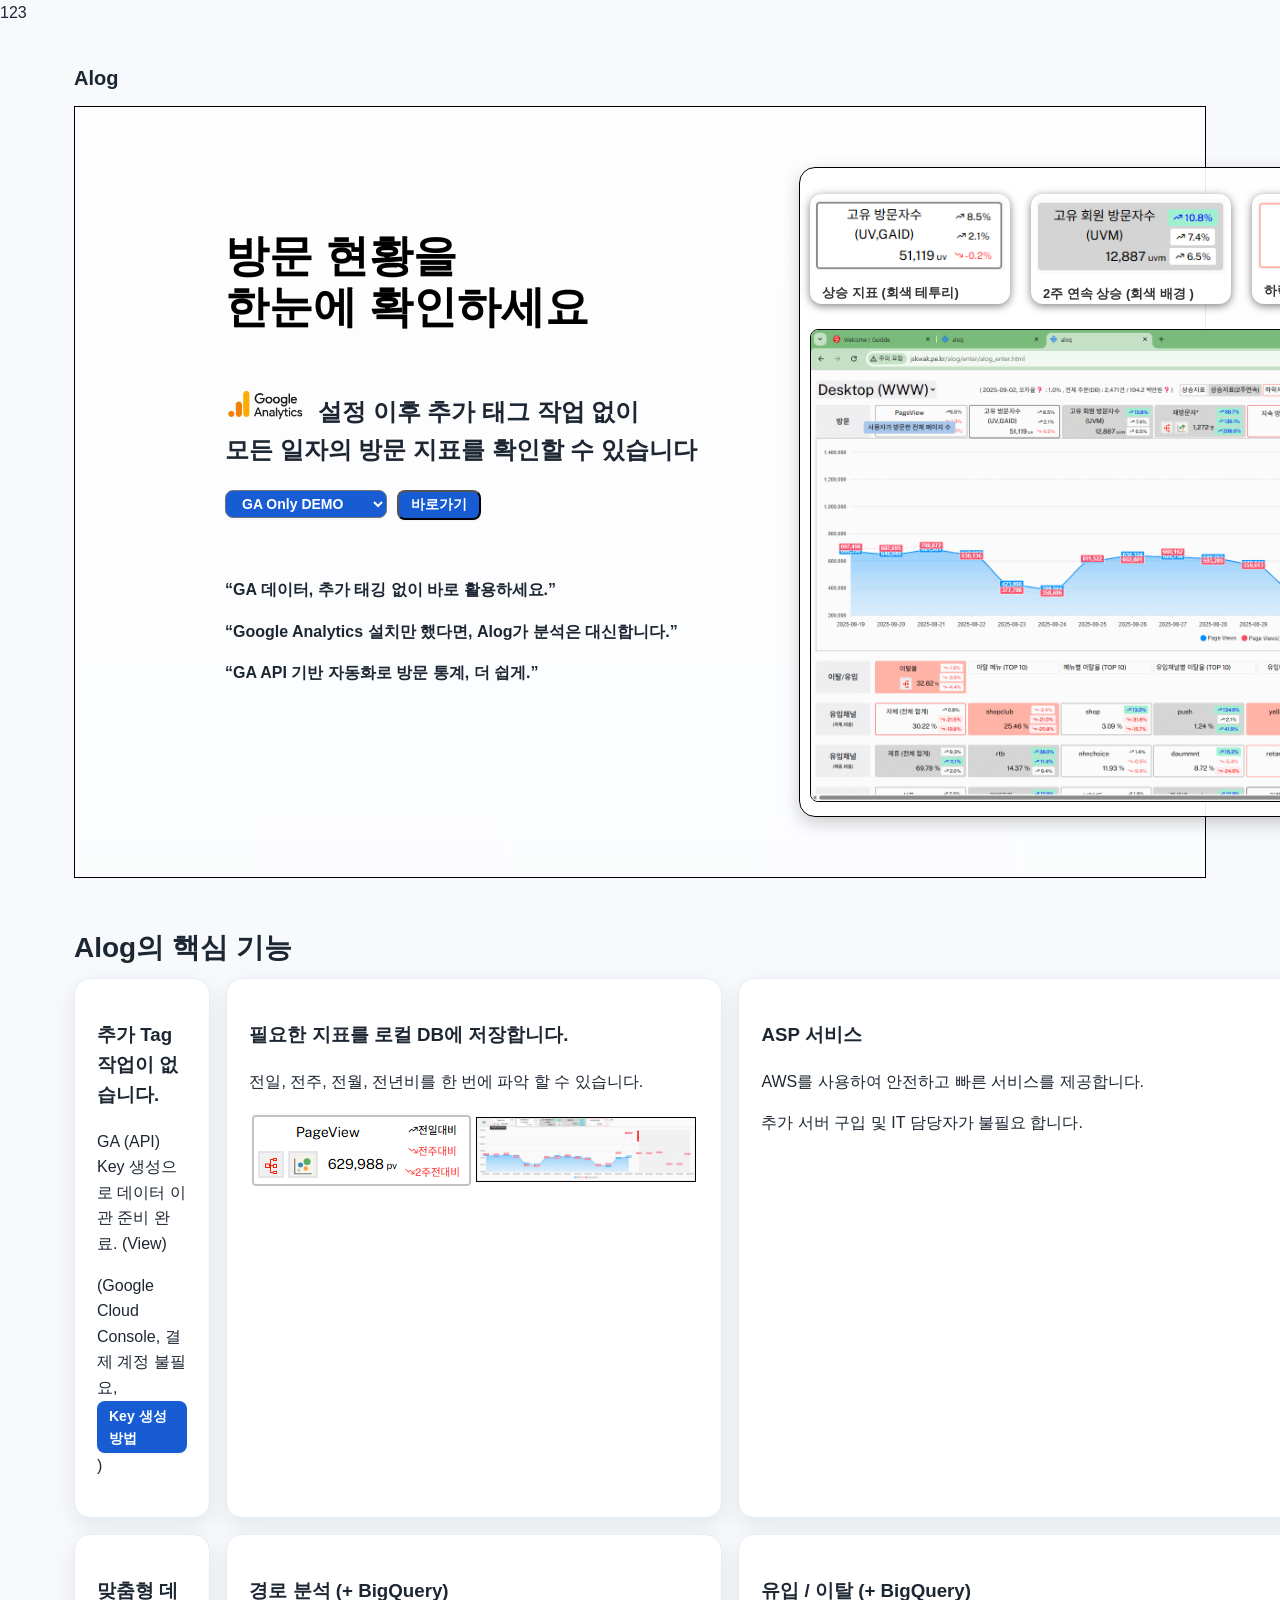
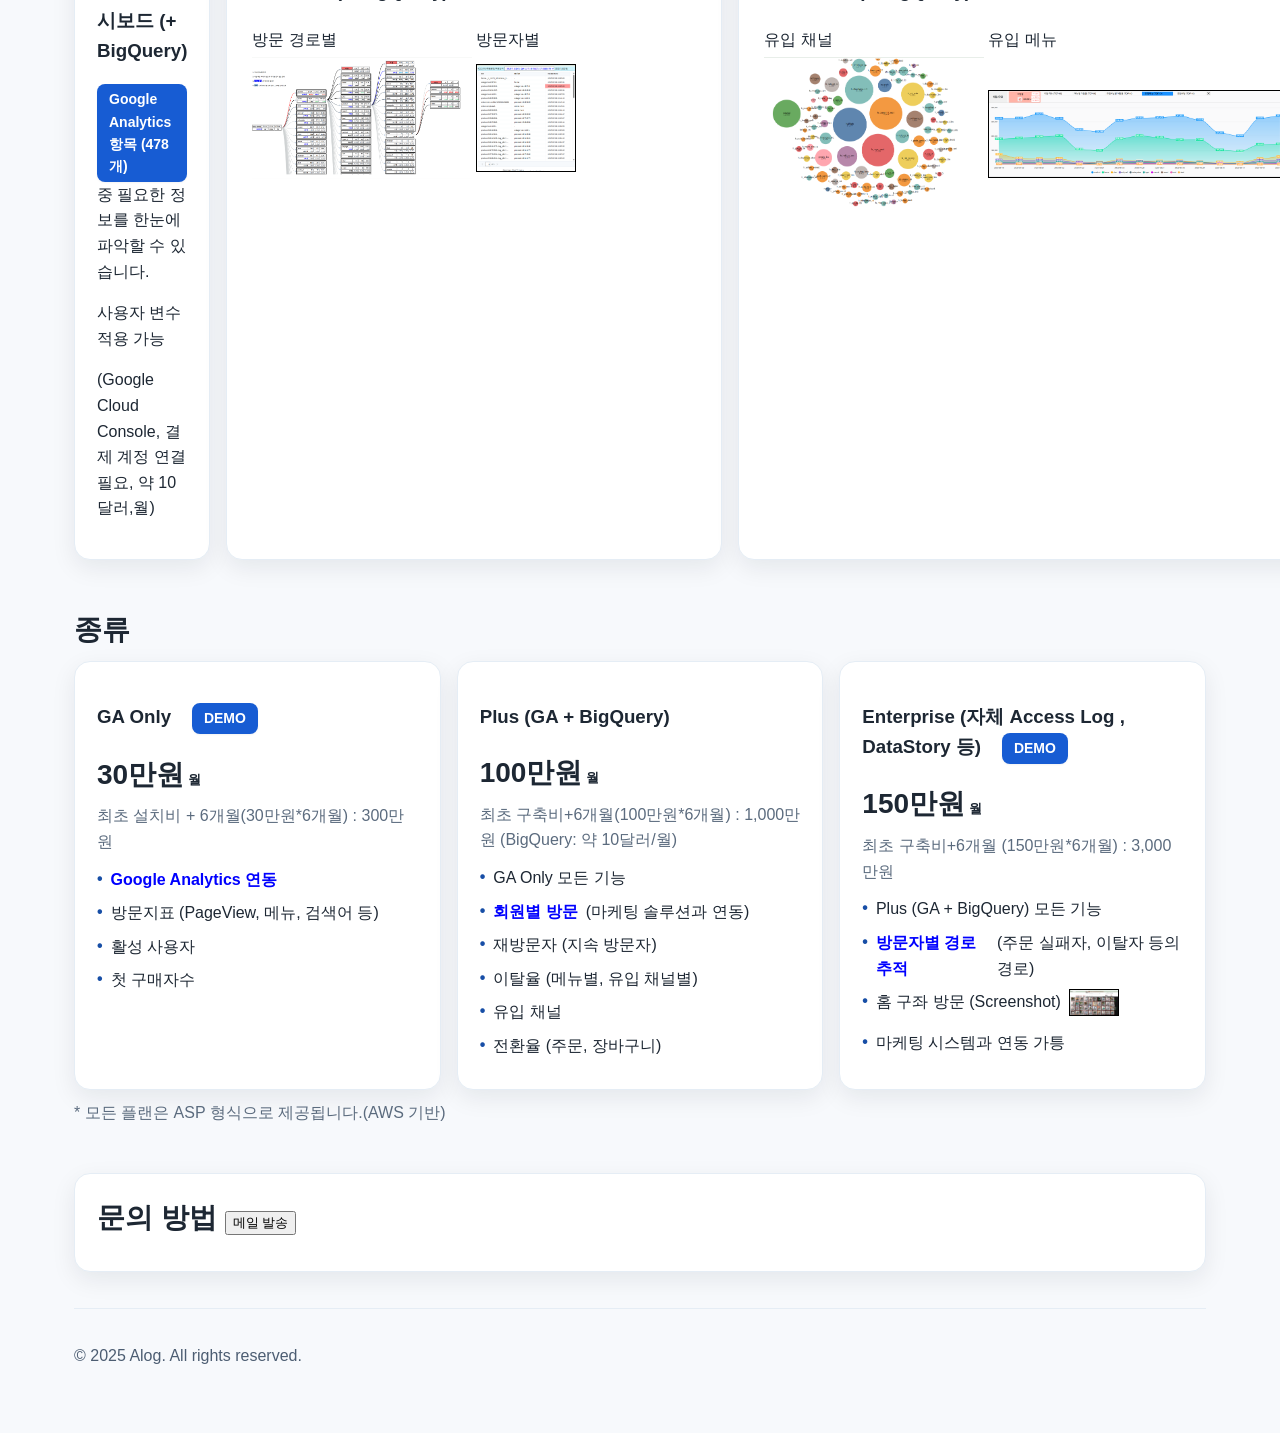
==== commit db8ba4d8: "first commit" ====
--- a/index.html
+++ b/index.html
@@ -114,7 +114,8 @@
 
   </style>
 </head>
-<body>  
+<body>
+  123
   <div class="container">
     <header>
       <div class="brand">Alog</div>      
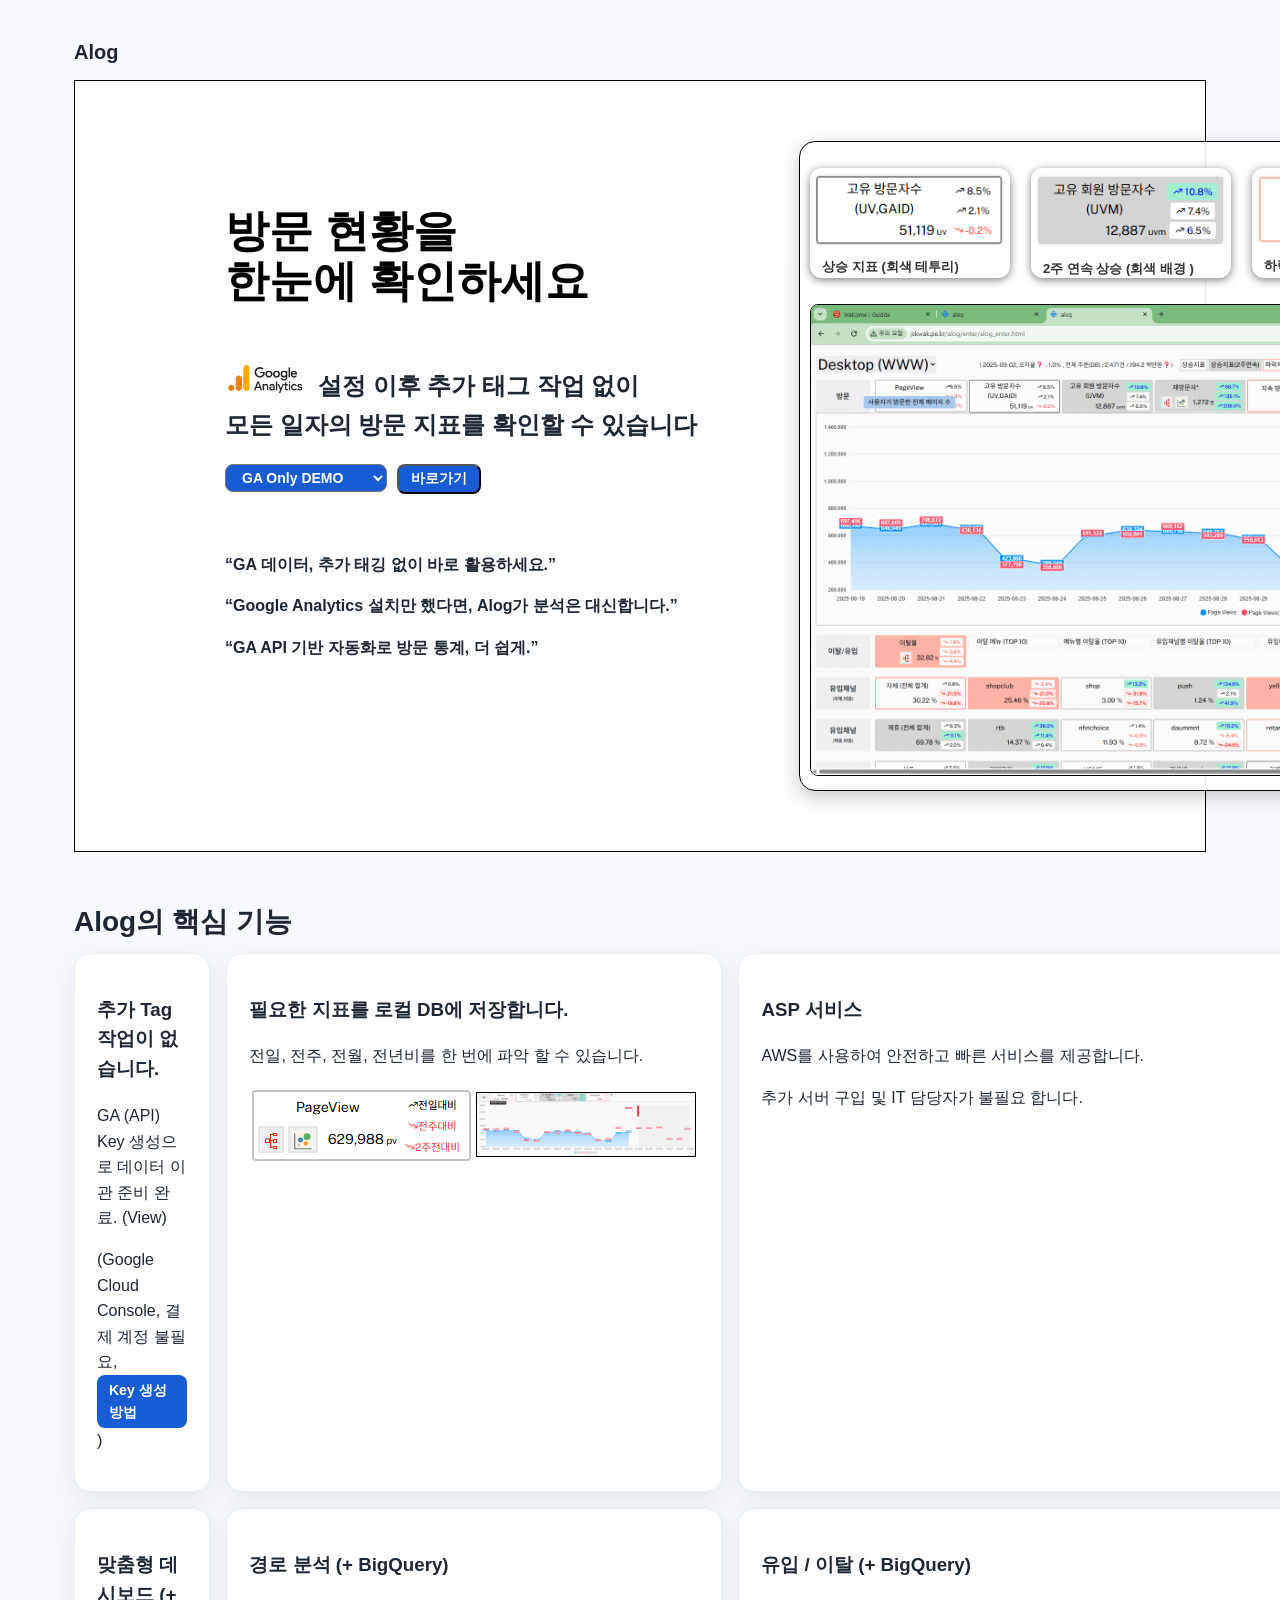
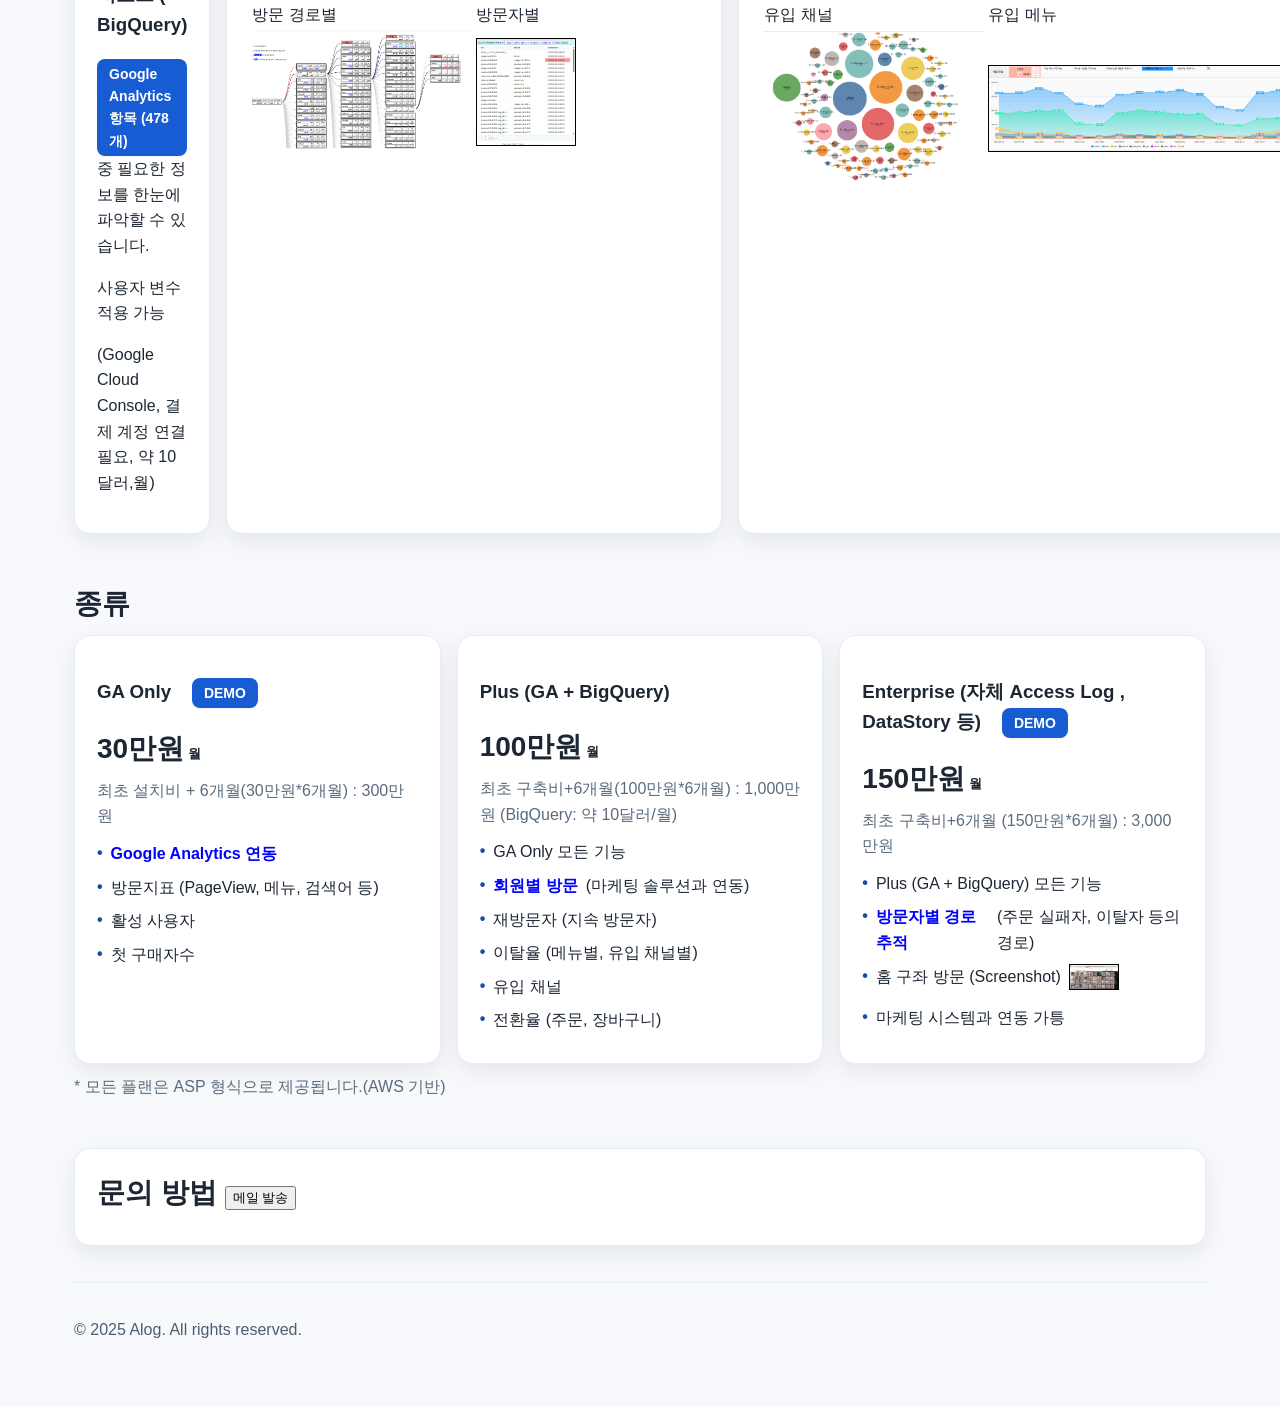
==== commit ba9635cb: "sss" ====
--- a/index.html
+++ b/index.html
@@ -114,8 +114,7 @@
 
   </style>
 </head>
-<body>
-  123
+<body>  
   <div class="container">
     <header>
       <div class="brand">Alog</div>      
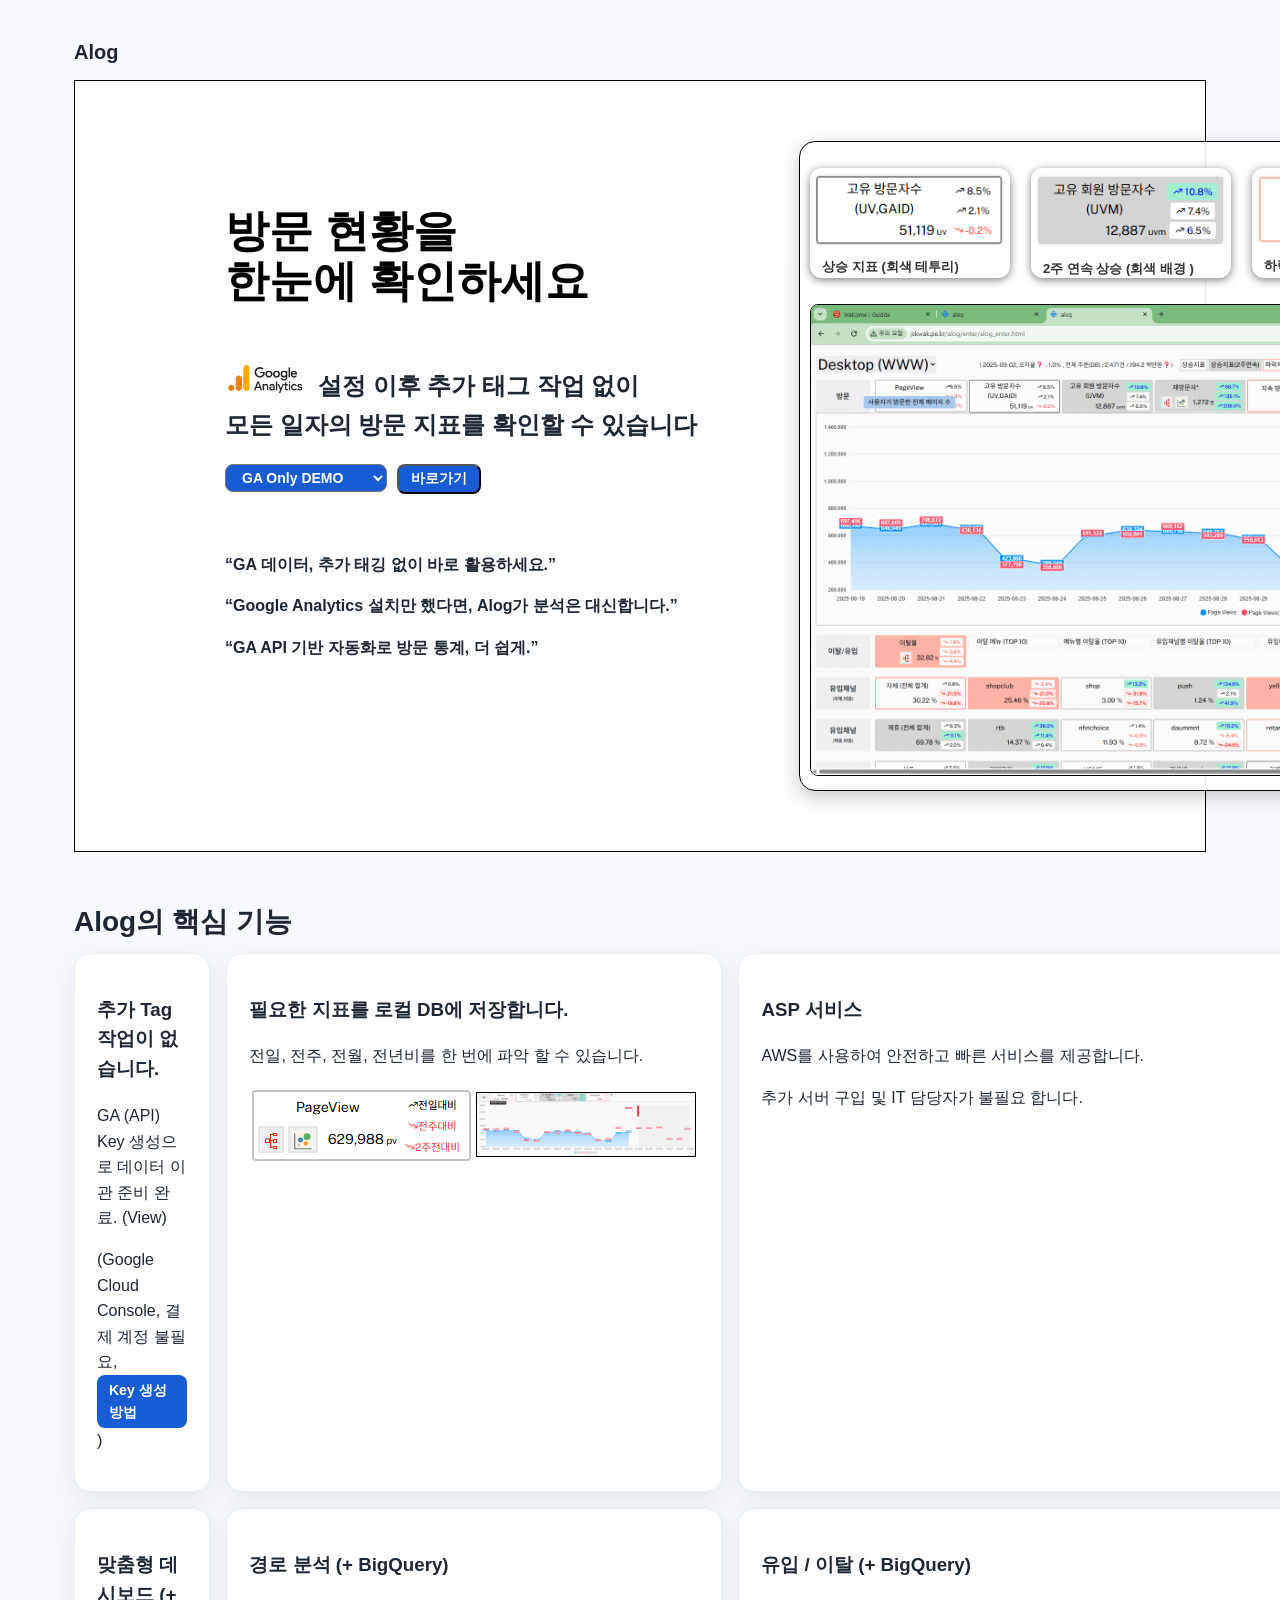
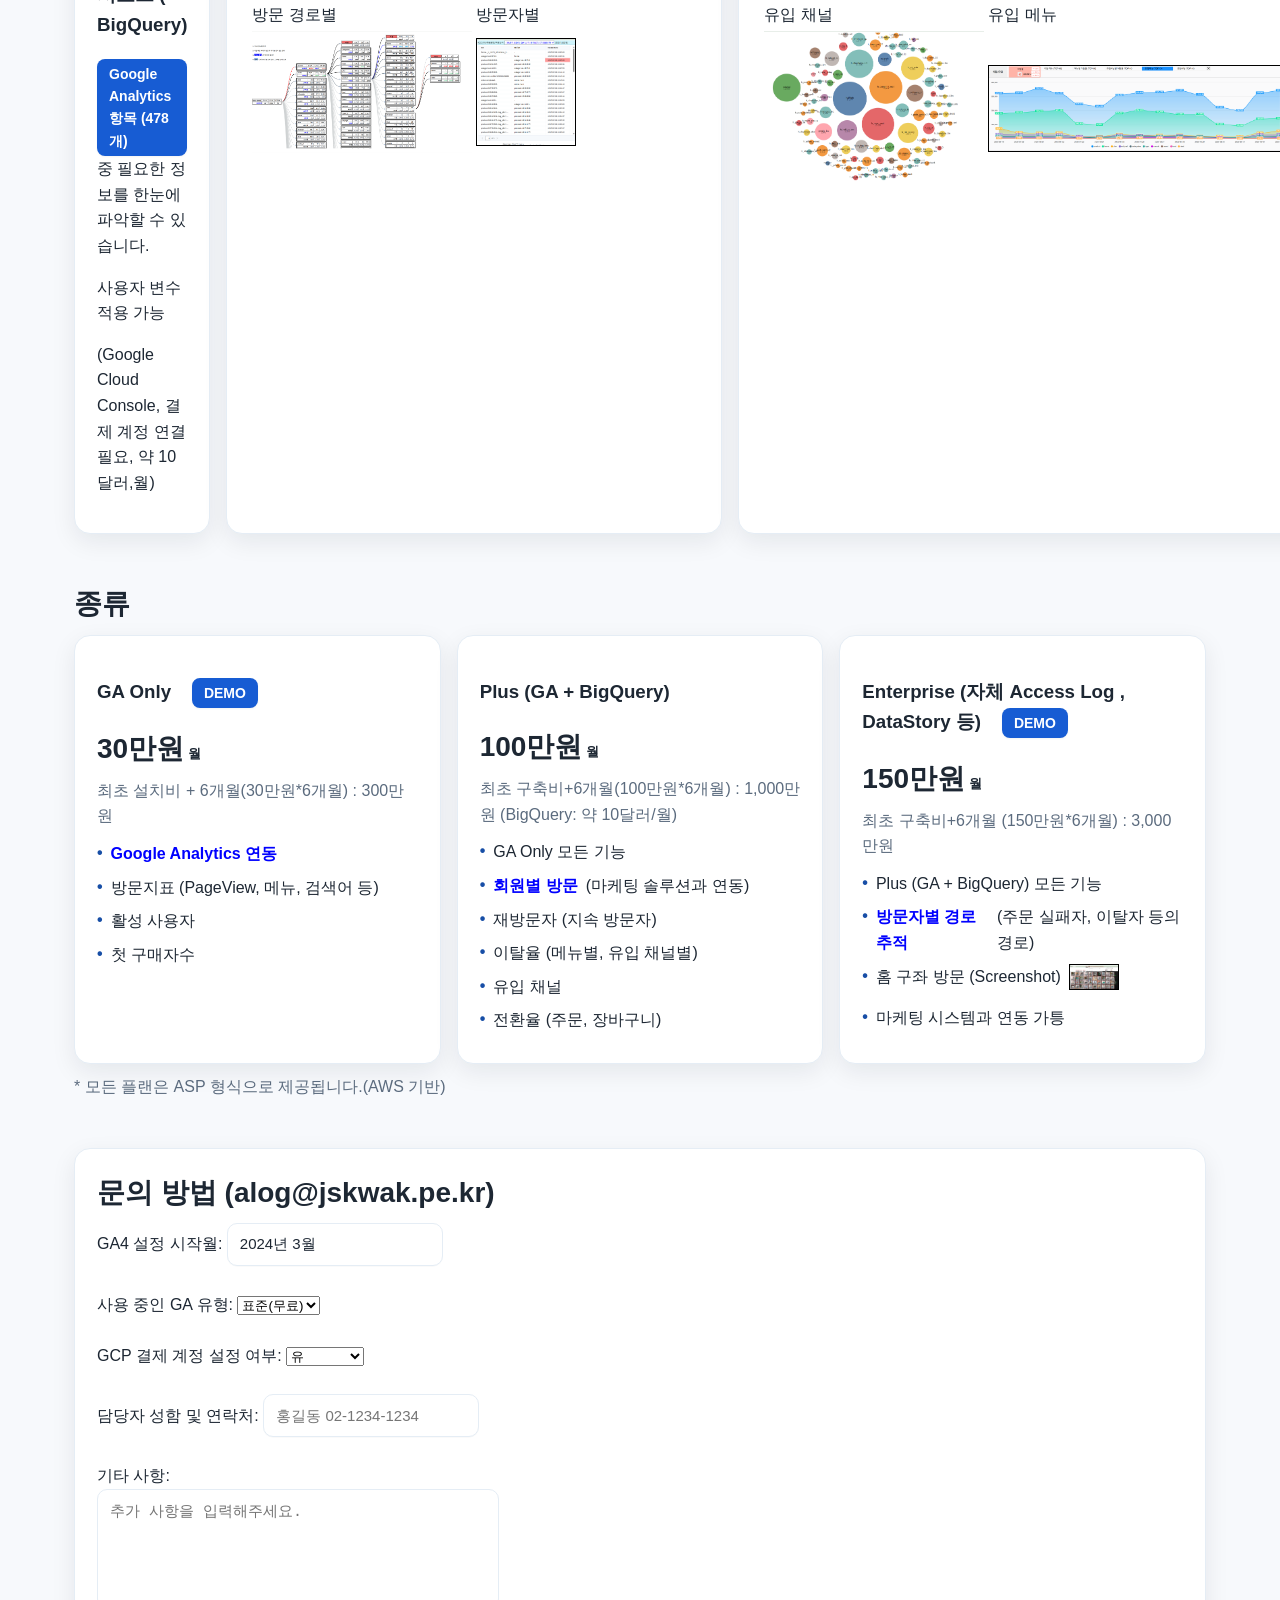
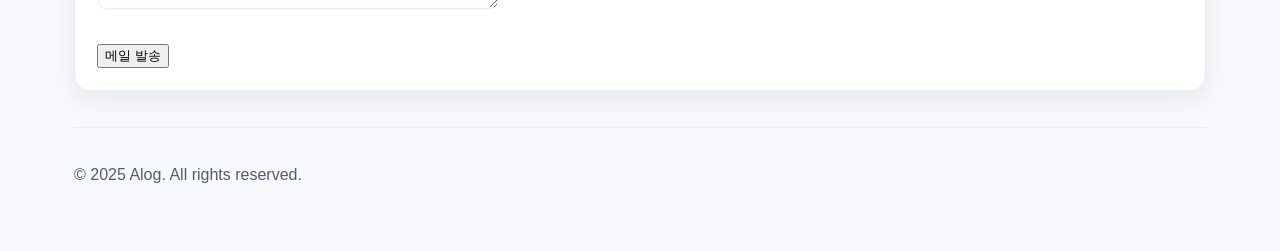
==== commit b41f8eda: "first commit" ====
--- a/index.html
+++ b/index.html
@@ -272,26 +272,73 @@
       <p class="muted" style="margin-top:10px">* 모든 플랜은 ASP 형식으로 제공됩니다.(AWS 기반)</p>
     </section>
 
-
-    <section class="section card" id="contact">
-      <h2>문의 방법  <button onclick="
-  location.href =
-    'mailto:alog@jskwak.pe.kr?subject=' + encodeURIComponent('Alog 솔루션 문의') +
-    '&body=' + encodeURIComponent(`--------------------------------------------------
-필요한 내용입니다. 수정 해주세요.
- ● GA4 설정 시작월 : 2024년 3월 
- ● 사용 중인 GA 유형 : 표준(무료) / 360 (유료)
- ● GCP 결제 계정 설정 여부 : 유 / 무 / 확인 불가
- ● 담당자 성함 및 연락처 : 홍길동 02-1234-1234
+<section class="section card" id="contact">
+  <h2>문의 방법 (alog@jskwak.pe.kr)</h2>
+
+  <!-- 페이지 head 쪽에도 반드시 추가: <meta charset="utf-8"> -->
+  <form id="inqForm" accept-charset="UTF-8">
+    <label>
+      GA4 설정 시작월:
+      <input type="text" name="ga4_start" value="2024년 3월">
+    </label>
+    <br><br>
+
+    <label>
+      사용 중인 GA 유형:
+      <select name="ga_type">
+        <option value="표준(무료)">표준(무료)</option>
+        <option value="360 (유료)">360 (유료)</option>
+      </select>
+    </label>
+    <br><br>
+
+    <label>
+      GCP 결제 계정 설정 여부:
+      <select name="gcp_billing">
+        <option value="유">유</option>
+        <option value="무">무</option>
+        <option value="확인 불가">확인 불가</option>
+      </select>
+    </label>
+    <br><br>
+
+    <label>
+      담당자 성함 및 연락처:
+      <input type="text" name="contact" placeholder="홍길동 02-1234-1234">
+    </label>
+    <br><br>
+
+    <label>
+      기타 사항:<br>
+      <textarea name="etc" rows="5" cols="40" placeholder="추가 사항을 입력해주세요."></textarea>
+    </label>
+    <br><br>
+
+    <button type="submit">메일 발송</button>
+  </form>
+</section>
+
+<script>
+document.getElementById('inqForm').addEventListener('submit', function (e) {
+  e.preventDefault();
+  const f = e.target;
+  const subject = 'Alog 솔루션 문의';
+  const body =
+`--------------------------------------------------
+● GA4 설정 시작월 : ${f.ga4_start.value}
+● 사용 중인 GA 유형 : ${f.ga_type.value}
+● GCP 결제 계정 설정 여부 : ${f.gcp_billing.value}
+● 담당자 성함 및 연락처 : ${f.contact.value}
 --------------------------------------------------
-기타 사항은 추가 해 주시면 됩니다. 
-
-
-`);
-"> 메일 발송 </button></h2>
-      
-
-    </section>
+기타 사항:
+${f.etc.value}
+`;
+
+  const mailto = `mailto:alog@jskwak.pe.kr?subject=${encodeURIComponent(subject)}&body=${encodeURIComponent(body)}`;
+  window.location.href = mailto;
+});
+</script>
+
 
     <footer>      
       <p style="margin-top:10px">© 2025 Alog. All rights reserved.</p>
